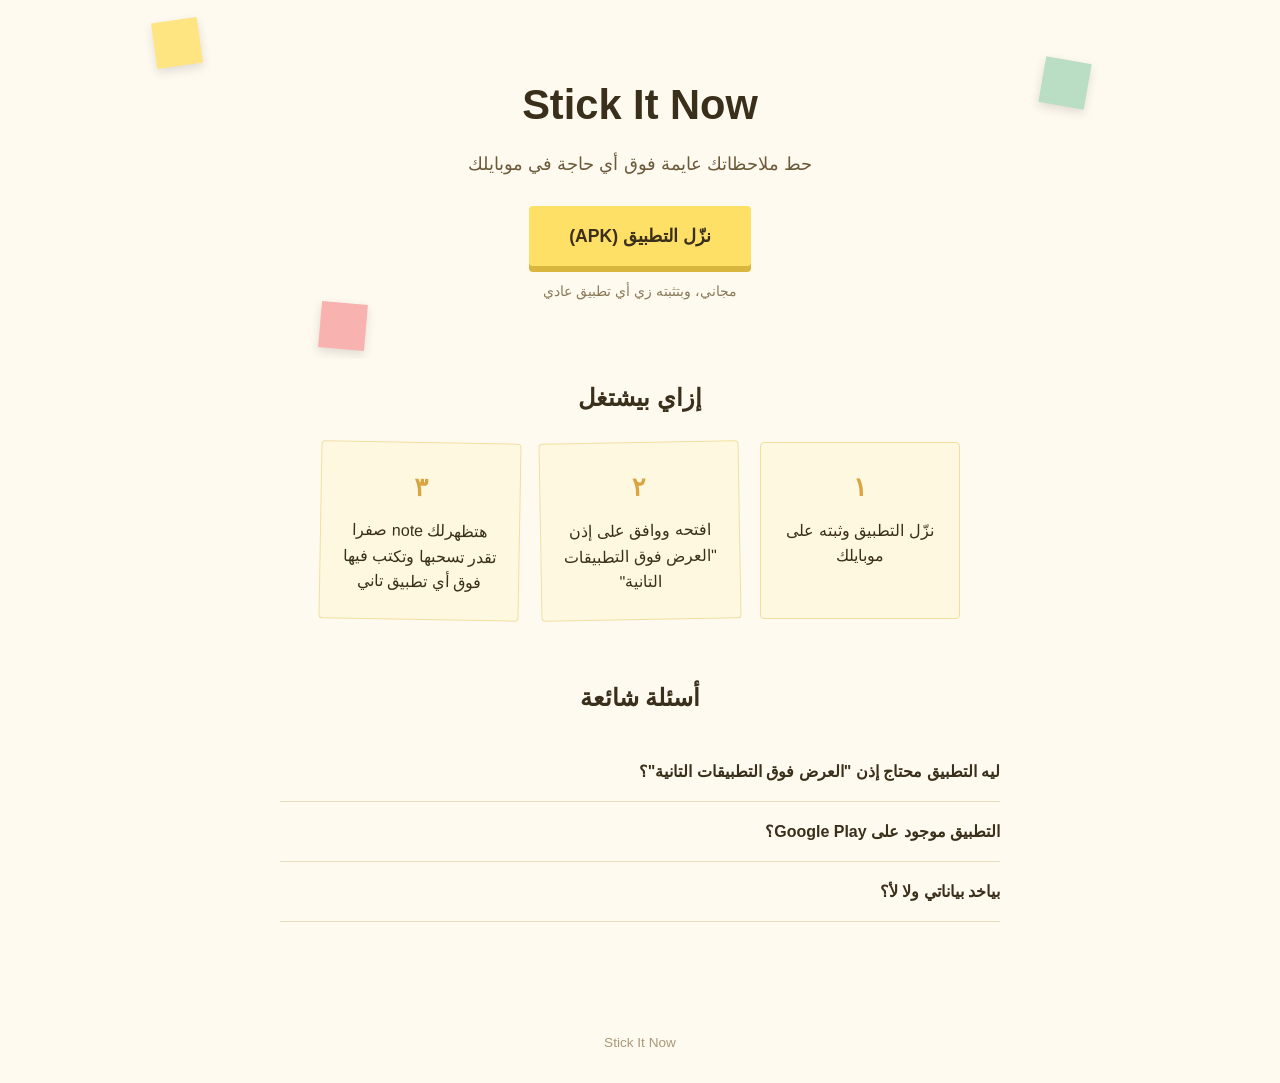
==== index.html @ 9d74f93e "Add files via upload" ====
<!DOCTYPE html>
<html lang="ar" dir="rtl">
<head>
  <meta charset="UTF-8" />
  <meta name="viewport" content="width=device-width, initial-scale=1.0" />
  <title>Stick It Now</title>
  <link rel="stylesheet" href="style.css" />
</head>
<body>

  <header class="hero">
    <div class="hero__notes">
      <span class="mini-note mini-note--1"></span>
      <span class="mini-note mini-note--2"></span>
      <span class="mini-note mini-note--3"></span>
    </div>
    <h1>Stick It Now</h1>
    <p class="hero__tagline">حط ملاحظاتك عايمة فوق أي حاجة في موبايلك</p>
    <a href="stick-it-now.apk" class="btn-download" download>
      نزّل التطبيق (APK)
    </a>
    <p class="hero__note">مجاني، وبتثبته زي أي تطبيق عادي</p>
  </header>

  <main>
    <section class="how-it-works">
      <h2>إزاي بيشتغل</h2>
      <div class="steps">
        <div class="step-card">
          <span class="step-card__num">١</span>
          <p>نزّل التطبيق وثبته على موبايلك</p>
        </div>
        <div class="step-card">
          <span class="step-card__num">٢</span>
          <p>افتحه ووافق على إذن "العرض فوق التطبيقات التانية"</p>
        </div>
        <div class="step-card">
          <span class="step-card__num">٣</span>
          <p>هتظهرلك note صفرا تقدر تسحبها وتكتب فيها فوق أي تطبيق تاني</p>
        </div>
      </div>
    </section>

    <section class="faq">
      <h2>أسئلة شائعة</h2>

      <div class="faq-item">
        <button class="faq-item__q">ليه التطبيق محتاج إذن "العرض فوق التطبيقات التانية"؟</button>
        <p class="faq-item__a">
          ده الإذن اللي بيخلي الـ note تفضل ظاهرة وانت فاتح أي تطبيق تاني - نفس الإذن اللي بتستخدمه تطبيقات زي Messenger عشان تعرض الـ chat heads.
        </p>
      </div>

      <div class="faq-item">
        <button class="faq-item__q">التطبيق موجود على Google Play؟</button>
        <p class="faq-item__a">
          لسه لأ - التحميل دلوقتي مباشر من هنا كملف APK. لو موبايلك يسألك عن "تثبيت من مصادر غير معروفة"، وافق عشان يكمل التثبيت.
        </p>
      </div>

      <div class="faq-item">
        <button class="faq-item__q">بياخد بياناتي ولا لأ؟</button>
        <p class="faq-item__a">
          لأ، الملاحظات بتفضل على جهازك بس.
        </p>
      </div>
    </section>
  </main>

  <footer>
    <p>Stick It Now</p>
  </footer>

  <script src="script.js"></script>
</body>
</html>
---- style.css ----
* {
  margin: 0;
  padding: 0;
  box-sizing: border-box;
}

body {
  font-family: -apple-system, "Segoe UI", "Noto Sans Arabic", sans-serif;
  background: #fffaf0;
  color: #3a2f1a;
  line-height: 1.6;
}

.hero {
  text-align: center;
  padding: 72px 20px 56px;
  position: relative;
  overflow: hidden;
}

.hero__notes {
  position: absolute;
  inset: 0;
  z-index: 0;
}

.mini-note {
  position: absolute;
  width: 46px;
  height: 46px;
  background: #ffe066;
  box-shadow: 0 4px 10px rgba(0, 0, 0, 0.15);
  opacity: 0.8;
}

.mini-note--1 {
  top: 20px;
  left: 12%;
  transform: rotate(-8deg);
}

.mini-note--2 {
  top: 60px;
  right: 15%;
  transform: rotate(10deg);
  background: #a8d8b9;
}

.mini-note--3 {
  bottom: 10px;
  left: 25%;
  transform: rotate(5deg);
  background: #f7a1a1;
}

.hero h1 {
  position: relative;
  z-index: 1;
  font-size: 2.6rem;
  margin-bottom: 10px;
}

.hero__tagline {
  position: relative;
  z-index: 1;
  font-size: 1.15rem;
  color: #6b5a3a;
  margin-bottom: 28px;
}

.btn-download {
  position: relative;
  z-index: 1;
  display: inline-block;
  background: #ffe066;
  color: #3a2f1a;
  text-decoration: none;
  font-weight: bold;
  font-size: 1.1rem;
  padding: 16px 40px;
  border-radius: 4px;
  box-shadow: 0 6px 0 #d9b73f;
  transition: transform 0.1s ease;
}

.btn-download:active {
  transform: translateY(4px);
  box-shadow: 0 2px 0 #d9b73f;
}

.hero__note {
  position: relative;
  z-index: 1;
  margin-top: 14px;
  font-size: 0.9rem;
  color: #8a7a5a;
}

main {
  max-width: 760px;
  margin: 0 auto;
  padding: 20px;
}

h2 {
  font-size: 1.5rem;
  margin-bottom: 24px;
  text-align: center;
}

.how-it-works {
  margin-bottom: 60px;
}

.steps {
  display: flex;
  flex-wrap: wrap;
  gap: 20px;
  justify-content: center;
}

.step-card {
  background: #fff8e1;
  border: 1px solid #f0dfa0;
  border-radius: 4px;
  padding: 24px 18px;
  width: 200px;
  text-align: center;
}

.step-card:nth-child(2) {
  transform: rotate(-1deg);
}

.step-card:nth-child(3) {
  transform: rotate(1deg);
}

.step-card__num {
  display: block;
  font-size: 1.6rem;
  font-weight: bold;
  color: #d9a441;
  margin-bottom: 10px;
}

.faq {
  margin-bottom: 60px;
}

.faq-item {
  border-bottom: 1px solid #e8dcc0;
  padding: 16px 0;
}

.faq-item__q {
  width: 100%;
  text-align: right;
  background: none;
  border: none;
  font-size: 1rem;
  font-weight: bold;
  color: #3a2f1a;
  cursor: pointer;
  padding: 4px 0;
  font-family: inherit;
}

.faq-item__a {
  margin-top: 10px;
  color: #6b5a3a;
  display: none;
  font-size: 0.95rem;
}

.faq-item.is-open .faq-item__a {
  display: block;
}

footer {
  text-align: center;
  padding: 30px;
  color: #a89878;
  font-size: 0.85rem;
}
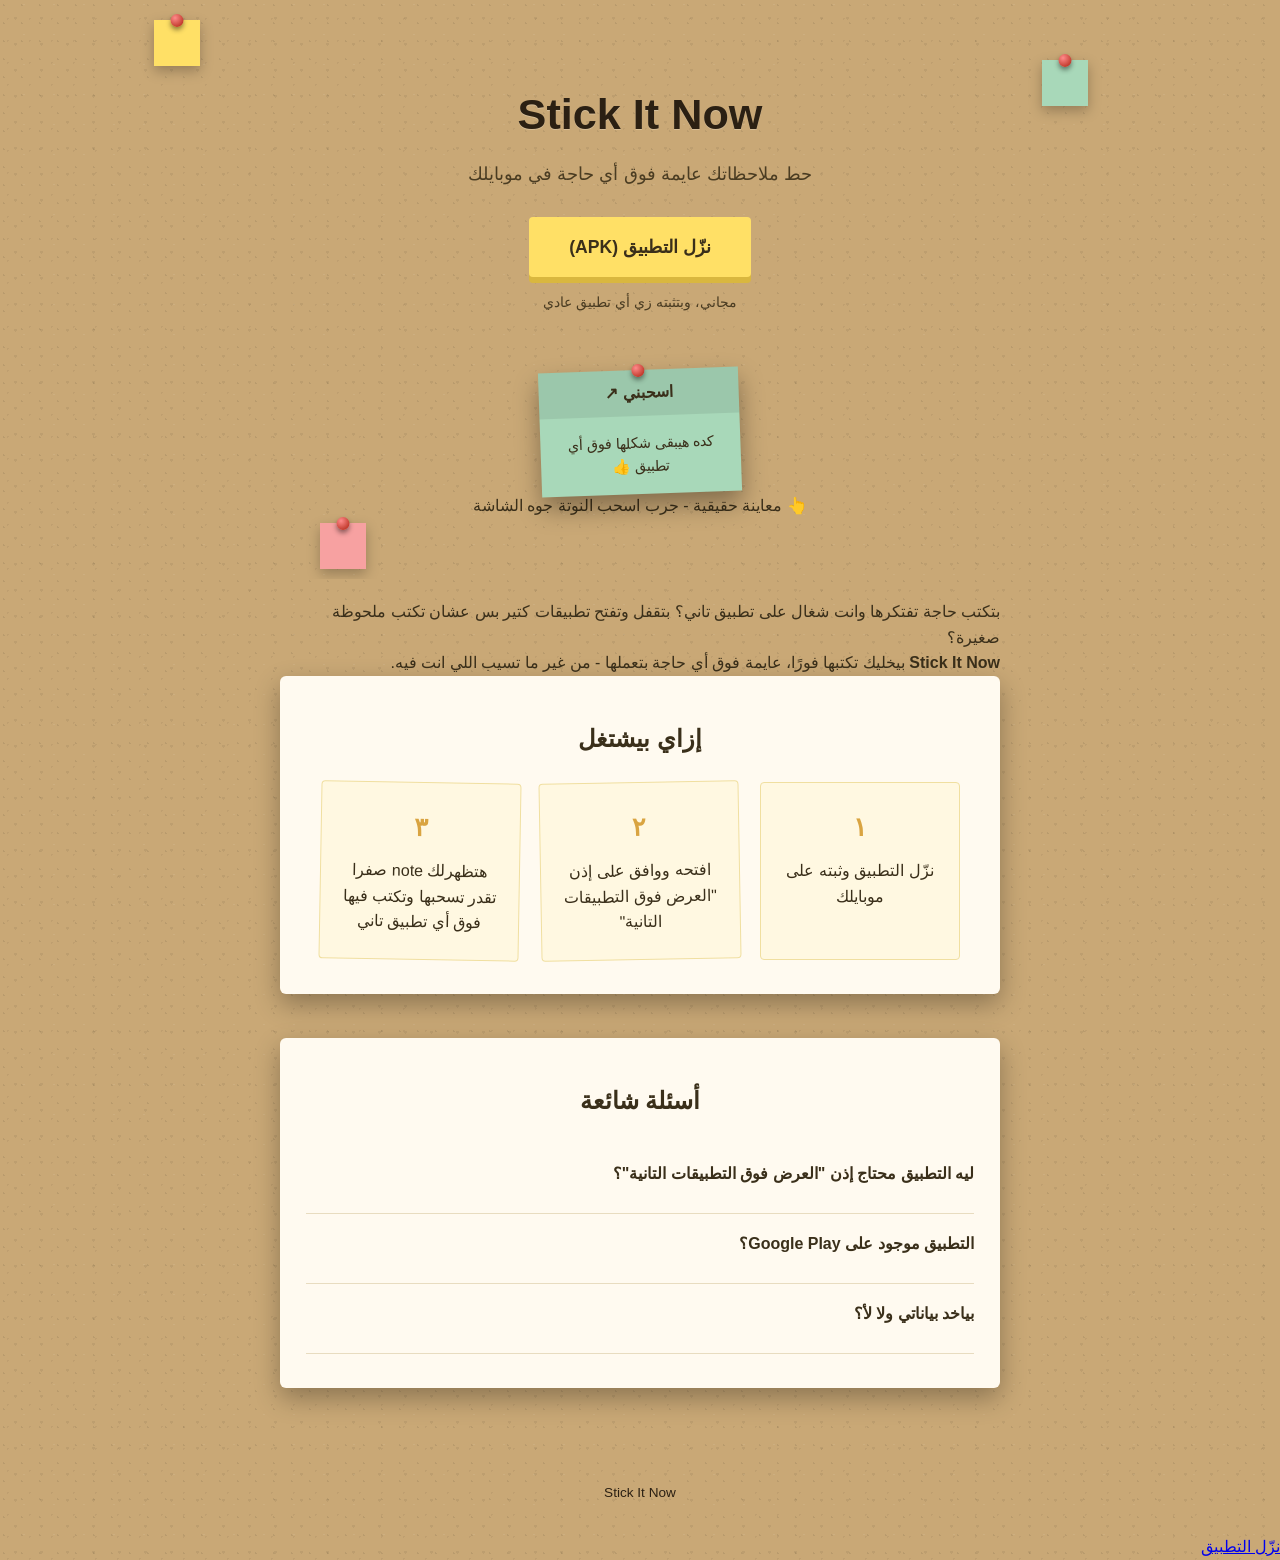
==== commit 250eba51: "Add files via upload" ====
--- a/index.html
+++ b/index.html
@@ -4,63 +4,107 @@
   <meta charset="UTF-8" />
   <meta name="viewport" content="width=device-width, initial-scale=1.0" />
   <title>Stick It Now</title>
+  <meta name="description" content="Stick It Now - حط ملاحظاتك عايمة فوق أي تطبيق في موبايلك، في أي وقت." />
+  <meta property="og:title" content="Stick It Now" />
+  <meta property="og:description" content="حط ملاحظاتك عايمة فوق أي حاجة في موبايلك" />
+  <meta property="og:type" content="website" />
+  <meta name="theme-color" content="#c9a876" />
+  <link rel="icon" type="image/svg+xml" href="favicon.svg" />
   <link rel="stylesheet" href="style.css" />
 </head>
 <body>
 
   <header class="hero">
     <div class="hero__notes">
-      <span class="mini-note mini-note--1"></span>
-      <span class="mini-note mini-note--2"></span>
-      <span class="mini-note mini-note--3"></span>
+      <span class="mini-note mini-note--1"><i class="pin"></i></span>
+      <span class="mini-note mini-note--2"><i class="pin"></i></span>
+      <span class="mini-note mini-note--3"><i class="pin"></i></span>
     </div>
+
     <h1>Stick It Now</h1>
     <p class="hero__tagline">حط ملاحظاتك عايمة فوق أي حاجة في موبايلك</p>
+
     <a href="stick-it-now.apk" class="btn-download" download>
-      نزّل التطبيق (APK)
+      <span>نزّل التطبيق (APK)</span>
     </a>
     <p class="hero__note">مجاني، وبتثبته زي أي تطبيق عادي</p>
+
+    <div class="phone-mockup">
+      <div class="phone-mockup__notch"></div>
+      <div class="phone-mockup__screen" id="phoneScreen">
+        <div class="fake-app">
+          <div class="fake-app__header"></div>
+          <div class="fake-app__line"></div>
+          <div class="fake-app__line"></div>
+          <div class="fake-app__line short"></div>
+          <div class="fake-app__avatar-row">
+            <span class="fake-app__avatar"></span>
+            <div class="fake-app__bubble"></div>
+          </div>
+          <div class="fake-app__avatar-row">
+            <span class="fake-app__avatar"></span>
+            <div class="fake-app__bubble short"></div>
+          </div>
+        </div>
+
+        <div class="drag-demo" id="dragDemo">
+          <i class="pin"></i>
+          <div class="drag-demo__handle">اسحبني ↗</div>
+          <div class="drag-demo__body">كده هيبقى شكلها فوق أي تطبيق 👍</div>
+        </div>
+      </div>
+    </div>
+    <p class="hero__hint">👆 معاينة حقيقية - جرب اسحب النوتة جوه الشاشة</p>
   </header>
 
   <main>
-    <section class="how-it-works">
+    <section class="problem reveal">
+      <p class="problem__text">
+        بتكتب حاجة تفتكرها وانت شغال على تطبيق تاني؟ بتقفل وتفتح تطبيقات كتير بس عشان تكتب ملحوظة صغيرة؟
+      </p>
+      <p class="problem__solution">
+        <strong>Stick It Now</strong> بيخليك تكتبها فورًا، عايمة فوق أي حاجة بتعملها - من غير ما تسيب اللي انت فيه.
+      </p>
+    </section>
+
+    <section class="how-it-works reveal">
       <h2>إزاي بيشتغل</h2>
       <div class="steps">
-        <div class="step-card">
+        <div class="step-card reveal">
           <span class="step-card__num">١</span>
           <p>نزّل التطبيق وثبته على موبايلك</p>
         </div>
-        <div class="step-card">
+        <div class="step-card reveal">
           <span class="step-card__num">٢</span>
           <p>افتحه ووافق على إذن "العرض فوق التطبيقات التانية"</p>
         </div>
-        <div class="step-card">
+        <div class="step-card reveal">
           <span class="step-card__num">٣</span>
           <p>هتظهرلك note صفرا تقدر تسحبها وتكتب فيها فوق أي تطبيق تاني</p>
         </div>
       </div>
     </section>
 
-    <section class="faq">
+    <section class="faq reveal">
       <h2>أسئلة شائعة</h2>
 
       <div class="faq-item">
-        <button class="faq-item__q">ليه التطبيق محتاج إذن "العرض فوق التطبيقات التانية"؟</button>
-        <p class="faq-item__a">
+        <button class="faq-item__q" aria-expanded="false" aria-controls="faq-a-1">ليه التطبيق محتاج إذن "العرض فوق التطبيقات التانية"؟</button>
+        <p class="faq-item__a" id="faq-a-1">
           ده الإذن اللي بيخلي الـ note تفضل ظاهرة وانت فاتح أي تطبيق تاني - نفس الإذن اللي بتستخدمه تطبيقات زي Messenger عشان تعرض الـ chat heads.
         </p>
       </div>
 
       <div class="faq-item">
-        <button class="faq-item__q">التطبيق موجود على Google Play؟</button>
-        <p class="faq-item__a">
+        <button class="faq-item__q" aria-expanded="false" aria-controls="faq-a-2">التطبيق موجود على Google Play؟</button>
+        <p class="faq-item__a" id="faq-a-2">
           لسه لأ - التحميل دلوقتي مباشر من هنا كملف APK. لو موبايلك يسألك عن "تثبيت من مصادر غير معروفة"، وافق عشان يكمل التثبيت.
         </p>
       </div>
 
       <div class="faq-item">
-        <button class="faq-item__q">بياخد بياناتي ولا لأ؟</button>
-        <p class="faq-item__a">
+        <button class="faq-item__q" aria-expanded="false" aria-controls="faq-a-3">بياخد بياناتي ولا لأ؟</button>
+        <p class="faq-item__a" id="faq-a-3">
           لأ، الملاحظات بتفضل على جهازك بس.
         </p>
       </div>
@@ -71,6 +115,10 @@
     <p>Stick It Now</p>
   </footer>
 
+  <div class="floating-cta" id="floatingCta">
+    <a href="stick-it-now.apk" download>نزّل التطبيق</a>
+  </div>
+
   <script src="script.js"></script>
 </body>
 </html>
--- a/style.css
+++ b/style.css
@@ -6,14 +6,37 @@
 
 body {
   font-family: -apple-system, "Segoe UI", "Noto Sans Arabic", sans-serif;
-  background: #fffaf0;
   color: #3a2f1a;
   line-height: 1.6;
-}
+  background-color: #c9a876;
+  background-image:
+    radial-gradient(circle at 20% 30%, rgba(0, 0, 0, 0.08) 1px, transparent 1px),
+    radial-gradient(circle at 60% 70%, rgba(0, 0, 0, 0.06) 1.5px, transparent 1.5px),
+    radial-gradient(circle at 80% 15%, rgba(255, 255, 255, 0.08) 1px, transparent 1px),
+    radial-gradient(circle at 35% 85%, rgba(0, 0, 0, 0.05) 1px, transparent 1px);
+  background-size: 18px 18px, 26px 26px, 30px 30px, 22px 22px;
+  overflow-x: hidden;
+}
+
+.pin {
+  display: block;
+  width: 13px;
+  height: 13px;
+  border-radius: 50%;
+  background: radial-gradient(circle at 35% 30%, #ff8a8a, #c0392b 75%);
+  box-shadow: 0 3px 5px rgba(0, 0, 0, 0.45);
+  position: absolute;
+  top: -6px;
+  left: 50%;
+  transform: translateX(-50%);
+  z-index: 2;
+}
+
+/* ---------- Hero ---------- */
 
 .hero {
   text-align: center;
-  padding: 72px 20px 56px;
+  padding: 80px 20px 60px;
   position: relative;
   overflow: hidden;
 }
@@ -29,42 +52,33 @@
   width: 46px;
   height: 46px;
   background: #ffe066;
-  box-shadow: 0 4px 10px rgba(0, 0, 0, 0.15);
-  opacity: 0.8;
-}
-
-.mini-note--1 {
-  top: 20px;
-  left: 12%;
-  transform: rotate(-8deg);
-}
-
-.mini-note--2 {
-  top: 60px;
-  right: 15%;
-  transform: rotate(10deg);
-  background: #a8d8b9;
-}
-
-.mini-note--3 {
-  bottom: 10px;
-  left: 25%;
-  transform: rotate(5deg);
-  background: #f7a1a1;
+  box-shadow: 0 5px 12px rgba(0, 0, 0, 0.25);
+  animation: sway 4.5s ease-in-out infinite;
+}
+
+.mini-note--1 { top: 20px; left: 12%; --base-rot: -8deg; animation-delay: 0s; }
+.mini-note--2 { top: 60px; right: 15%; --base-rot: 10deg; background: #a8d8b9; animation-delay: 0.6s; }
+.mini-note--3 { bottom: 10px; left: 25%; --base-rot: 5deg; background: #f7a1a1; animation-delay: 1.2s; }
+
+@keyframes sway {
+  0%, 100% { transform: rotate(var(--base-rot, 0deg)); }
+  50% { transform: rotate(calc(var(--base-rot, 0deg) + 4deg)); }
 }
 
 .hero h1 {
   position: relative;
   z-index: 1;
-  font-size: 2.6rem;
+  font-size: 2.7rem;
   margin-bottom: 10px;
+  color: #2b2013;
+  text-shadow: 0 1px 0 rgba(255, 255, 255, 0.25);
 }
 
 .hero__tagline {
   position: relative;
   z-index: 1;
   font-size: 1.15rem;
-  color: #6b5a3a;
+  color: #4a3c22;
   margin-bottom: 28px;
 }
 
@@ -80,7 +94,12 @@
   padding: 16px 40px;
   border-radius: 4px;
   box-shadow: 0 6px 0 #d9b73f;
-  transition: transform 0.1s ease;
+  transition: transform 0.15s ease, box-shadow 0.2s ease;
+}
+
+.btn-download:hover {
+  transform: translateY(-3px);
+  box-shadow: 0 9px 0 #d9b73f, 0 14px 22px rgba(0, 0, 0, 0.25);
 }
 
 .btn-download:active {
@@ -93,8 +112,47 @@
   z-index: 1;
   margin-top: 14px;
   font-size: 0.9rem;
-  color: #8a7a5a;
-}
+  color: #4a3c22;
+}
+
+/* ---------- Draggable demo note ---------- */
+
+.drag-demo {
+  position: relative;
+  width: 200px;
+  margin: 56px auto 0;
+  background: #a8d8b9;
+  box-shadow: 0 12px 24px rgba(0, 0, 0, 0.35);
+  cursor: grab;
+  user-select: none;
+  touch-action: none;
+  transform: rotate(-2deg);
+  transition: box-shadow 0.2s ease;
+  z-index: 1;
+}
+
+.drag-demo:hover {
+  box-shadow: 0 16px 30px rgba(0, 0, 0, 0.4);
+}
+
+.drag-demo:active {
+  cursor: grabbing;
+}
+
+.drag-demo__handle {
+  padding: 10px;
+  font-weight: bold;
+  text-align: center;
+  background: rgba(0, 0, 0, 0.08);
+}
+
+.drag-demo__body {
+  padding: 16px 12px;
+  font-size: 0.9rem;
+  text-align: center;
+}
+
+/* ---------- Main sections (paper sheets on the board) ---------- */
 
 main {
   max-width: 760px;
@@ -108,8 +166,25 @@
   text-align: center;
 }
 
-.how-it-works {
-  margin-bottom: 60px;
+.how-it-works,
+.faq {
+  background: #fffaf0;
+  border-radius: 6px;
+  box-shadow: 0 10px 26px rgba(0, 0, 0, 0.3);
+  padding: 44px 26px 34px;
+  margin-bottom: 44px;
+  position: relative;
+}
+
+.reveal {
+  opacity: 0;
+  transform: translateY(28px);
+  transition: opacity 0.6s ease, transform 0.6s ease;
+}
+
+.reveal.is-visible {
+  opacity: 1;
+  transform: translateY(0);
 }
 
 .steps {
@@ -126,14 +201,15 @@
   padding: 24px 18px;
   width: 200px;
   text-align: center;
-}
-
-.step-card:nth-child(2) {
-  transform: rotate(-1deg);
-}
-
-.step-card:nth-child(3) {
-  transform: rotate(1deg);
+  transition: transform 0.25s ease, box-shadow 0.25s ease;
+}
+
+.step-card:nth-child(2) { transform: rotate(-1deg); }
+.step-card:nth-child(3) { transform: rotate(1deg); }
+
+.step-card:hover {
+  transform: translateY(-6px) rotate(0deg);
+  box-shadow: 0 14px 22px rgba(0, 0, 0, 0.18);
 }
 
 .step-card__num {
@@ -144,9 +220,7 @@
   margin-bottom: 10px;
 }
 
-.faq {
-  margin-bottom: 60px;
-}
+/* ---------- FAQ ---------- */
 
 .faq-item {
   border-bottom: 1px solid #e8dcc0;
@@ -164,22 +238,31 @@
   cursor: pointer;
   padding: 4px 0;
   font-family: inherit;
+  transition: color 0.2s ease;
+}
+
+.faq-item__q:hover {
+  color: #b9861f;
 }
 
 .faq-item__a {
   margin-top: 10px;
   color: #6b5a3a;
-  display: none;
   font-size: 0.95rem;
+  max-height: 0;
+  overflow: hidden;
+  transition: max-height 0.3s ease, opacity 0.3s ease;
+  opacity: 0;
 }
 
 .faq-item.is-open .faq-item__a {
-  display: block;
+  max-height: 200px;
+  opacity: 1;
 }
 
 footer {
   text-align: center;
   padding: 30px;
-  color: #a89878;
+  color: #2b2013;
   font-size: 0.85rem;
 }
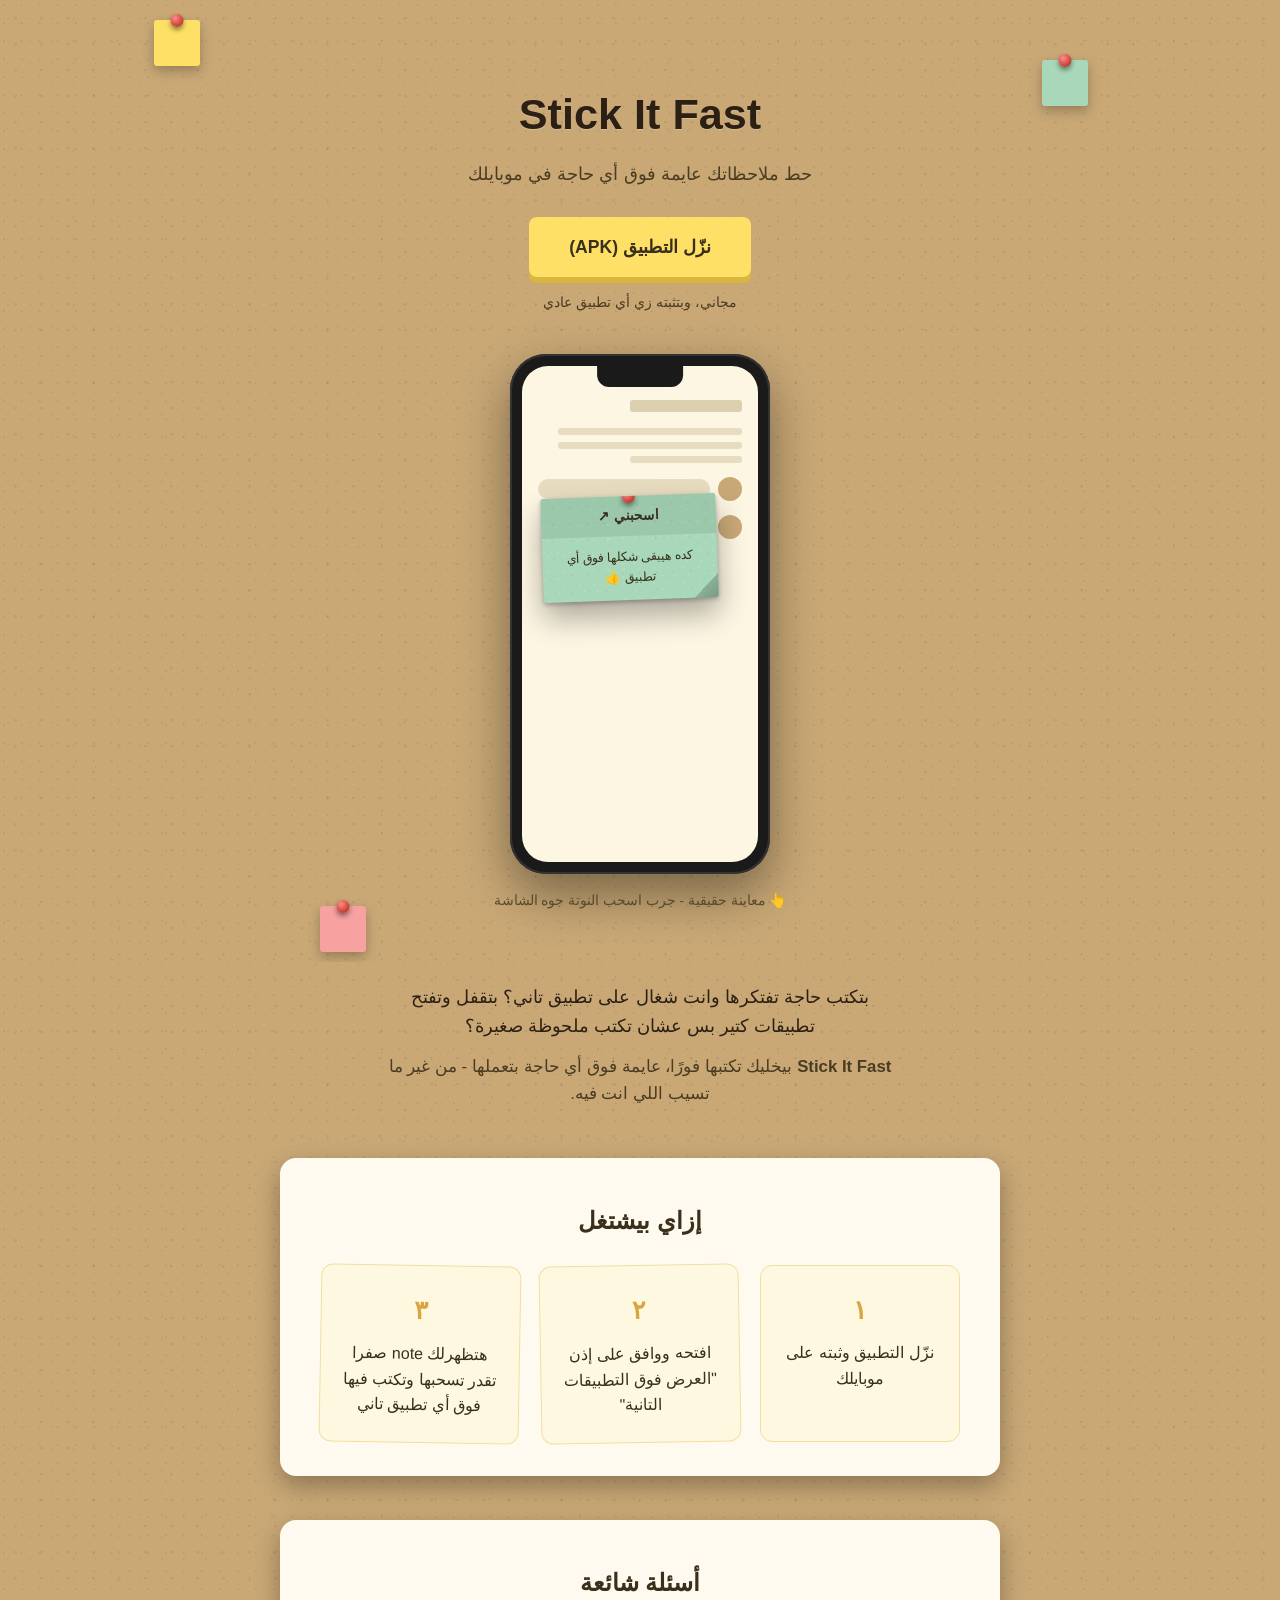
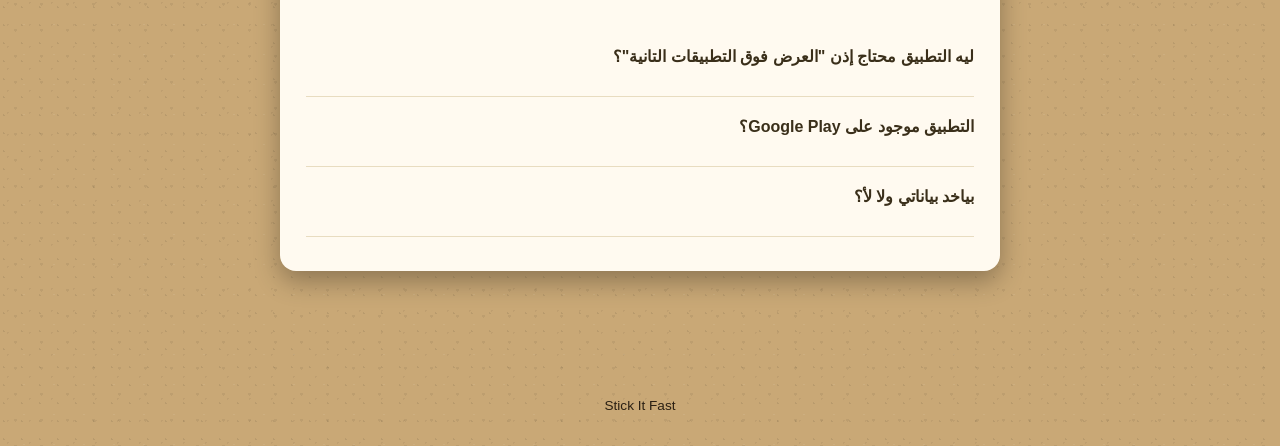
==== commit 8927f459: "Add files via upload" ====
--- a/index.html
+++ b/index.html
@@ -3,9 +3,9 @@
 <head>
   <meta charset="UTF-8" />
   <meta name="viewport" content="width=device-width, initial-scale=1.0" />
-  <title>Stick It Now</title>
-  <meta name="description" content="Stick It Now - حط ملاحظاتك عايمة فوق أي تطبيق في موبايلك، في أي وقت." />
-  <meta property="og:title" content="Stick It Now" />
+  <title>Stick It Fast</title>
+  <meta name="description" content="Stick It Fast - حط ملاحظاتك عايمة فوق أي تطبيق في موبايلك، في أي وقت." />
+  <meta property="og:title" content="Stick It Fast" />
   <meta property="og:description" content="حط ملاحظاتك عايمة فوق أي حاجة في موبايلك" />
   <meta property="og:type" content="website" />
   <meta name="theme-color" content="#c9a876" />
@@ -21,10 +21,10 @@
       <span class="mini-note mini-note--3"><i class="pin"></i></span>
     </div>
 
-    <h1>Stick It Now</h1>
+    <h1>Stick It Fast</h1>
     <p class="hero__tagline">حط ملاحظاتك عايمة فوق أي حاجة في موبايلك</p>
 
-    <a href="stick-it-now.apk" class="btn-download" download>
+    <a href="stick-it-fast.apk" class="btn-download" download>
       <span>نزّل التطبيق (APK)</span>
     </a>
     <p class="hero__note">مجاني، وبتثبته زي أي تطبيق عادي</p>
@@ -51,6 +51,7 @@
           <i class="pin"></i>
           <div class="drag-demo__handle">اسحبني ↗</div>
           <div class="drag-demo__body">كده هيبقى شكلها فوق أي تطبيق 👍</div>
+          <i class="drag-demo__fold"></i>
         </div>
       </div>
     </div>
@@ -63,7 +64,7 @@
         بتكتب حاجة تفتكرها وانت شغال على تطبيق تاني؟ بتقفل وتفتح تطبيقات كتير بس عشان تكتب ملحوظة صغيرة؟
       </p>
       <p class="problem__solution">
-        <strong>Stick It Now</strong> بيخليك تكتبها فورًا، عايمة فوق أي حاجة بتعملها - من غير ما تسيب اللي انت فيه.
+        <strong>Stick It Fast</strong> بيخليك تكتبها فورًا، عايمة فوق أي حاجة بتعملها - من غير ما تسيب اللي انت فيه.
       </p>
     </section>
 
@@ -112,11 +113,11 @@
   </main>
 
   <footer>
-    <p>Stick It Now</p>
+    <p>Stick It Fast</p>
   </footer>
 
   <div class="floating-cta" id="floatingCta">
-    <a href="stick-it-now.apk" download>نزّل التطبيق</a>
+    <a href="stick-it-fast.apk" download>نزّل التطبيق</a>
   </div>
 
   <script src="script.js"></script>
--- a/style.css
+++ b/style.css
@@ -18,6 +18,19 @@
   overflow-x: hidden;
 }
 
+:focus-visible {
+  outline: 3px solid #2b2013;
+  outline-offset: 2px;
+}
+
+@media (prefers-reduced-motion: reduce) {
+  * {
+    animation-duration: 0.01ms !important;
+    animation-iteration-count: 1 !important;
+    transition-duration: 0.01ms !important;
+  }
+}
+
 .pin {
   display: block;
   width: 13px;
@@ -36,7 +49,7 @@
 
 .hero {
   text-align: center;
-  padding: 80px 20px 60px;
+  padding: 80px 20px 50px;
   position: relative;
   overflow: hidden;
 }
@@ -52,6 +65,7 @@
   width: 46px;
   height: 46px;
   background: #ffe066;
+  border-radius: 3px;
   box-shadow: 0 5px 12px rgba(0, 0, 0, 0.25);
   animation: sway 4.5s ease-in-out infinite;
 }
@@ -92,7 +106,7 @@
   font-weight: bold;
   font-size: 1.1rem;
   padding: 16px 40px;
-  border-radius: 4px;
+  border-radius: 8px;
   box-shadow: 0 6px 0 #d9b73f;
   transition: transform 0.15s ease, box-shadow 0.2s ease;
 }
@@ -115,24 +129,132 @@
   color: #4a3c22;
 }
 
-/* ---------- Draggable demo note ---------- */
+.hero__hint {
+  position: relative;
+  z-index: 1;
+  margin-top: 16px;
+  font-size: 0.85rem;
+  color: #5a4a2a;
+}
+
+/* ---------- Phone mockup ---------- */
+
+.phone-mockup {
+  width: 260px;
+  max-width: 90vw;
+  aspect-ratio: 240 / 480;
+  margin: 40px auto 0;
+  background: #1a1a1a;
+  border-radius: 36px;
+  padding: 12px;
+  box-shadow: 0 20px 50px rgba(0, 0, 0, 0.4), inset 0 0 0 2px #333;
+  position: relative;
+  z-index: 1;
+}
+
+.phone-mockup__notch {
+  position: absolute;
+  top: 12px;
+  left: 50%;
+  transform: translateX(-50%);
+  width: 33%;
+  height: 4%;
+  background: #1a1a1a;
+  border-radius: 0 0 12px 12px;
+  z-index: 3;
+}
+
+.phone-mockup__screen {
+  width: 100%;
+  height: 100%;
+  background: #fdf6e3;
+  border-radius: 26px;
+  overflow: hidden;
+  position: relative;
+}
+
+.fake-app {
+  padding: 34px 16px 16px;
+}
+
+.fake-app__header {
+  height: 12px;
+  width: 55%;
+  background: #ddd0b0;
+  border-radius: 3px;
+  margin-bottom: 16px;
+}
+
+.fake-app__line {
+  height: 7px;
+  background: #e8dcc0;
+  border-radius: 3px;
+  margin-bottom: 7px;
+  width: 90%;
+}
+
+.fake-app__line.short { width: 55%; }
+
+.fake-app__avatar-row {
+  display: flex;
+  align-items: center;
+  gap: 8px;
+  margin: 14px 0;
+}
+
+.fake-app__avatar {
+  width: 24px;
+  height: 24px;
+  border-radius: 50%;
+  background: #c9a876;
+  flex-shrink: 0;
+}
+
+.fake-app__bubble {
+  height: 20px;
+  background: #e8dcc0;
+  border-radius: 10px;
+  flex: 1;
+}
+
+.fake-app__bubble.short { max-width: 55%; }
+
+/* ---------- Draggable demo note (inside the phone) ---------- */
 
 .drag-demo {
-  position: relative;
-  width: 200px;
-  margin: 56px auto 0;
+  position: absolute;
+  top: 130px;
+  left: 20px;
+  width: 175px;
   background: #a8d8b9;
-  box-shadow: 0 12px 24px rgba(0, 0, 0, 0.35);
+  border-radius: 3px;
+  box-shadow:
+    0 2px 4px rgba(0, 0, 0, 0.25),
+    0 16px 30px rgba(0, 0, 0, 0.32);
   cursor: grab;
   user-select: none;
   touch-action: none;
   transform: rotate(-2deg);
-  transition: box-shadow 0.2s ease;
-  z-index: 1;
+  transition: box-shadow 0.2s ease, transform 0.2s ease;
+  overflow: hidden;
+}
+
+.drag-demo::before {
+  content: "";
+  position: absolute;
+  inset: 0;
+  background-image:
+    radial-gradient(circle at 15% 20%, rgba(255, 255, 255, 0.18) 1px, transparent 1px),
+    radial-gradient(circle at 70% 55%, rgba(0, 0, 0, 0.06) 1px, transparent 1px),
+    radial-gradient(circle at 40% 85%, rgba(255, 255, 255, 0.12) 1px, transparent 1px);
+  background-size: 13px 13px, 17px 17px, 15px 15px;
+  pointer-events: none;
 }
 
 .drag-demo:hover {
-  box-shadow: 0 16px 30px rgba(0, 0, 0, 0.4);
+  box-shadow:
+    0 3px 6px rgba(0, 0, 0, 0.3),
+    0 20px 36px rgba(0, 0, 0, 0.4);
 }
 
 .drag-demo:active {
@@ -140,16 +262,91 @@
 }
 
 .drag-demo__handle {
-  padding: 10px;
+  position: relative;
+  padding: 9px;
   font-weight: bold;
+  font-size: 0.85rem;
   text-align: center;
   background: rgba(0, 0, 0, 0.08);
 }
 
 .drag-demo__body {
-  padding: 16px 12px;
-  font-size: 0.9rem;
-  text-align: center;
+  position: relative;
+  padding: 12px;
+  font-size: 0.78rem;
+  text-align: center;
+}
+
+.drag-demo__fold {
+  position: absolute;
+  bottom: -1px;
+  right: -1px;
+  width: 26px;
+  height: 26px;
+  background: linear-gradient(135deg, transparent 50%, rgba(0, 0, 0, 0.18) 50%, rgba(0, 0, 0, 0.3) 100%);
+  clip-path: polygon(100% 0, 100% 100%, 0 100%);
+  border-radius: 0 0 3px 0;
+}
+
+@keyframes settle {
+  0% { transform: rotate(-2deg) scale(1.06); }
+  45% { transform: rotate(2deg) scale(0.97); }
+  75% { transform: rotate(-1deg) scale(1.02); }
+  100% { transform: rotate(-2deg) scale(1); }
+}
+
+.drag-demo.is-settling {
+  animation: settle 0.4s ease-out;
+}
+
+/* ---------- Floating CTA ---------- */
+
+.floating-cta {
+  position: fixed;
+  bottom: 20px;
+  left: 50%;
+  transform: translateX(-50%) translateY(100px);
+  background: #ffe066;
+  padding: 12px 30px;
+  border-radius: 50px;
+  box-shadow: 0 8px 20px rgba(0, 0, 0, 0.4);
+  z-index: 100;
+  opacity: 0;
+  transition: transform 0.3s ease, opacity 0.3s ease;
+  pointer-events: none;
+}
+
+.floating-cta.is-visible {
+  transform: translateX(-50%) translateY(0);
+  opacity: 1;
+  pointer-events: auto;
+}
+
+.floating-cta a {
+  color: #3a2f1a;
+  text-decoration: none;
+  font-weight: bold;
+  font-size: 0.95rem;
+}
+
+/* ---------- Problem section ---------- */
+
+.problem {
+  max-width: 560px;
+  margin: 0 auto 50px;
+  text-align: center;
+  padding: 0 20px;
+}
+
+.problem__text {
+  font-size: 1.15rem;
+  color: #2b2013;
+  margin-bottom: 14px;
+}
+
+.problem__solution {
+  font-size: 1.05rem;
+  color: #4a3c22;
 }
 
 /* ---------- Main sections (paper sheets on the board) ---------- */
@@ -169,7 +366,7 @@
 .how-it-works,
 .faq {
   background: #fffaf0;
-  border-radius: 6px;
+  border-radius: 16px;
   box-shadow: 0 10px 26px rgba(0, 0, 0, 0.3);
   padding: 44px 26px 34px;
   margin-bottom: 44px;
@@ -197,7 +394,7 @@
 .step-card {
   background: #fff8e1;
   border: 1px solid #f0dfa0;
-  border-radius: 4px;
+  border-radius: 12px;
   padding: 24px 18px;
   width: 200px;
   text-align: center;
@@ -262,7 +459,7 @@
 
 footer {
   text-align: center;
-  padding: 30px;
+  padding: 60px 30px 30px;
   color: #2b2013;
   font-size: 0.85rem;
 }
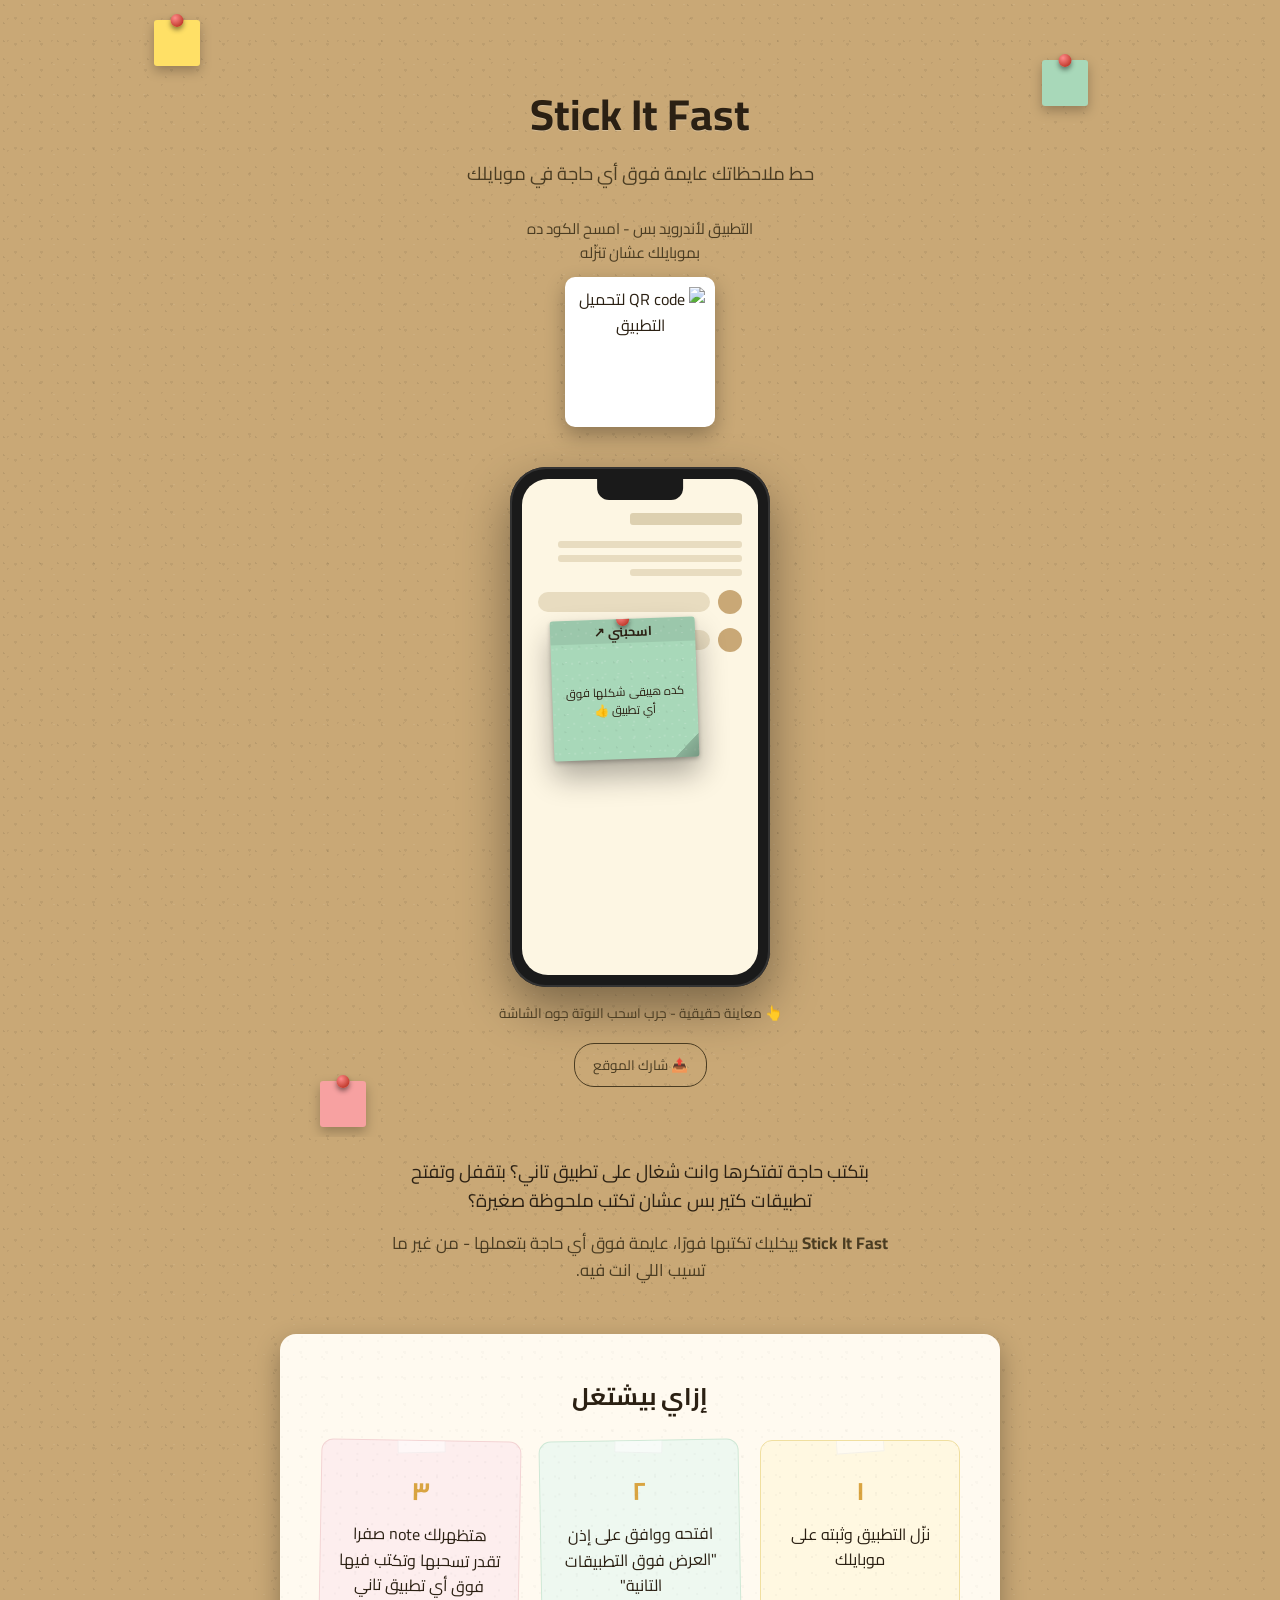
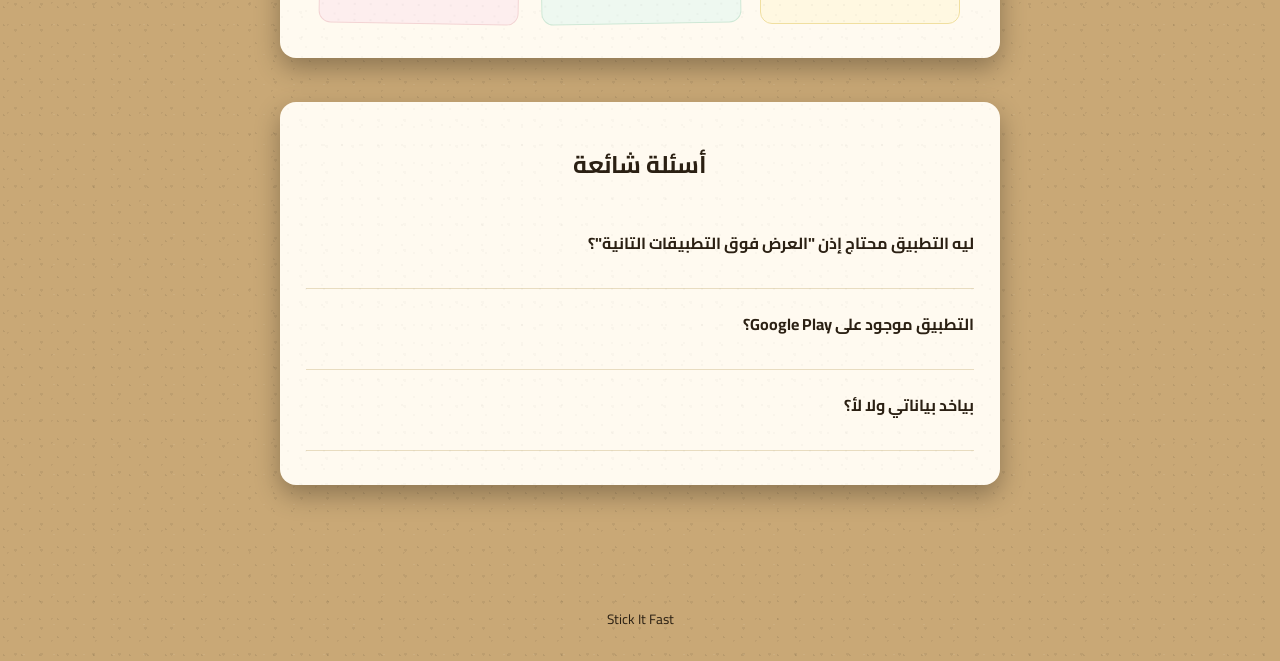
==== commit 4307f97b: "Add files via upload" ====
--- a/index.html
+++ b/index.html
@@ -10,7 +10,25 @@
   <meta property="og:type" content="website" />
   <meta name="theme-color" content="#c9a876" />
   <link rel="icon" type="image/svg+xml" href="favicon.svg" />
+  <link rel="preconnect" href="https://fonts.googleapis.com" />
+  <link rel="preconnect" href="https://fonts.gstatic.com" crossorigin />
+  <link href="https://fonts.googleapis.com/css2?family=Cairo:wght@400;600;700;800&display=swap" rel="stylesheet" />
   <link rel="stylesheet" href="style.css" />
+  <script type="application/ld+json">
+  {
+    "@context": "https://schema.org",
+    "@type": "SoftwareApplication",
+    "name": "Stick It Fast",
+    "operatingSystem": "Android",
+    "applicationCategory": "ProductivityApplication",
+    "description": "حط ملاحظاتك عايمة فوق أي حاجة في موبايلك",
+    "offers": {
+      "@type": "Offer",
+      "price": "0",
+      "priceCurrency": "USD"
+    }
+  }
+  </script>
 </head>
 <body>
 
@@ -24,10 +42,17 @@
     <h1>Stick It Fast</h1>
     <p class="hero__tagline">حط ملاحظاتك عايمة فوق أي حاجة في موبايلك</p>
 
-    <a href="stick-it-fast.apk" class="btn-download" download>
-      <span>نزّل التطبيق (APK)</span>
-    </a>
-    <p class="hero__note">مجاني، وبتثبته زي أي تطبيق عادي</p>
+    <div id="downloadArea">
+      <a href="stick-it-fast.apk" class="btn-download" download>
+        <span>نزّل التطبيق (APK)</span>
+      </a>
+      <p class="hero__note">مجاني، وبتثبته زي أي تطبيق عادي</p>
+    </div>
+
+    <div id="qrArea" class="qr-area">
+      <p class="qr-area__label">التطبيق لأندرويد بس - امسح الكود ده بموبايلك عشان تنزّله</p>
+      <img id="qrImage" class="qr-area__img" alt="QR code لتحميل التطبيق" width="150" height="150" />
+    </div>
 
     <div class="phone-mockup">
       <div class="phone-mockup__notch"></div>
@@ -56,6 +81,8 @@
       </div>
     </div>
     <p class="hero__hint">👆 معاينة حقيقية - جرب اسحب النوتة جوه الشاشة</p>
+
+    <button id="shareBtn" class="btn-share" type="button">📤 شارك الموقع</button>
   </header>
 
   <main>
--- a/style.css
+++ b/style.css
@@ -4,11 +4,27 @@
   box-sizing: border-box;
 }
 
+:root {
+  --bg-color: #c9a876;
+  --surface-color: #fffaf0;
+  --text-primary: #2b2013;
+  --text-secondary: #4a3c22;
+}
+
+@media (prefers-color-scheme: dark) {
+  :root {
+    --bg-color: #241c14;
+    --surface-color: #3a2f22;
+    --text-primary: #f0e6d2;
+    --text-secondary: #d4c4a0;
+  }
+}
+
 body {
-  font-family: -apple-system, "Segoe UI", "Noto Sans Arabic", sans-serif;
-  color: #3a2f1a;
+  font-family: "Cairo", -apple-system, "Segoe UI", "Noto Sans Arabic", sans-serif;
+  color: var(--text-primary);
   line-height: 1.6;
-  background-color: #c9a876;
+  background-color: var(--bg-color);
   background-image:
     radial-gradient(circle at 20% 30%, rgba(0, 0, 0, 0.08) 1px, transparent 1px),
     radial-gradient(circle at 60% 70%, rgba(0, 0, 0, 0.06) 1.5px, transparent 1.5px),
@@ -75,8 +91,8 @@
 .mini-note--3 { bottom: 10px; left: 25%; --base-rot: 5deg; background: #f7a1a1; animation-delay: 1.2s; }
 
 @keyframes sway {
-  0%, 100% { transform: rotate(var(--base-rot, 0deg)); }
-  50% { transform: rotate(calc(var(--base-rot, 0deg) + 4deg)); }
+  0%, 100% { transform: translateY(var(--py, 0px)) rotate(var(--base-rot, 0deg)); }
+  50% { transform: translateY(var(--py, 0px)) rotate(calc(var(--base-rot, 0deg) + 4deg)); }
 }
 
 .hero h1 {
@@ -84,7 +100,7 @@
   z-index: 1;
   font-size: 2.7rem;
   margin-bottom: 10px;
-  color: #2b2013;
+  color: var(--text-primary);
   text-shadow: 0 1px 0 rgba(255, 255, 255, 0.25);
 }
 
@@ -92,7 +108,7 @@
   position: relative;
   z-index: 1;
   font-size: 1.15rem;
-  color: #4a3c22;
+  color: var(--text-secondary);
   margin-bottom: 28px;
 }
 
@@ -126,7 +142,7 @@
   z-index: 1;
   margin-top: 14px;
   font-size: 0.9rem;
-  color: #4a3c22;
+  color: var(--text-secondary);
 }
 
 .hero__hint {
@@ -134,7 +150,53 @@
   z-index: 1;
   margin-top: 16px;
   font-size: 0.85rem;
-  color: #5a4a2a;
+  color: var(--text-secondary);
+}
+
+.qr-area {
+  position: relative;
+  z-index: 1;
+  display: none;
+  flex-direction: column;
+  align-items: center;
+  gap: 12px;
+}
+
+.qr-area__label {
+  max-width: 260px;
+  font-size: 0.95rem;
+  color: var(--text-secondary);
+}
+
+.qr-area__img {
+  background: #fff;
+  padding: 10px;
+  border-radius: 10px;
+  box-shadow: 0 8px 20px rgba(0, 0, 0, 0.3);
+}
+
+.btn-share {
+  position: relative;
+  z-index: 1;
+  display: inline-block;
+  margin-top: 18px;
+  background: none;
+  border: 1px solid var(--text-secondary);
+  color: var(--text-secondary);
+  padding: 8px 18px;
+  border-radius: 20px;
+  font-size: 0.85rem;
+  font-family: inherit;
+  cursor: pointer;
+  transition: transform 0.15s ease, background 0.2s ease;
+}
+
+.btn-share:hover {
+  background: rgba(0, 0, 0, 0.06);
+}
+
+.btn-share:active {
+  transform: scale(0.96);
 }
 
 /* ---------- Phone mockup ---------- */
@@ -223,9 +285,9 @@
 
 .drag-demo {
   position: absolute;
-  top: 130px;
-  left: 20px;
-  width: 175px;
+  top: 140px;
+  left: 30px;
+  width: 145px;
   background: #a8d8b9;
   border-radius: 3px;
   box-shadow:
@@ -263,17 +325,23 @@
 
 .drag-demo__handle {
   position: relative;
-  padding: 9px;
+  height: 24px;
+  display: flex;
+  align-items: center;
+  justify-content: center;
   font-weight: bold;
-  font-size: 0.85rem;
-  text-align: center;
+  font-size: 0.8rem;
   background: rgba(0, 0, 0, 0.08);
 }
 
 .drag-demo__body {
   position: relative;
-  padding: 12px;
-  font-size: 0.78rem;
+  height: 116px;
+  padding: 10px;
+  font-size: 0.72rem;
+  display: flex;
+  align-items: center;
+  justify-content: center;
   text-align: center;
 }
 
@@ -340,13 +408,13 @@
 
 .problem__text {
   font-size: 1.15rem;
-  color: #2b2013;
+  color: var(--text-primary);
   margin-bottom: 14px;
 }
 
 .problem__solution {
   font-size: 1.05rem;
-  color: #4a3c22;
+  color: var(--text-secondary);
 }
 
 /* ---------- Main sections (paper sheets on the board) ---------- */
@@ -365,23 +433,37 @@
 
 .how-it-works,
 .faq {
-  background: #fffaf0;
+  background: var(--surface-color);
   border-radius: 16px;
   box-shadow: 0 10px 26px rgba(0, 0, 0, 0.3);
   padding: 44px 26px 34px;
   margin-bottom: 44px;
   position: relative;
+  overflow: hidden;
+}
+
+.how-it-works::before,
+.faq::before {
+  content: "";
+  position: absolute;
+  inset: 0;
+  background-image:
+    radial-gradient(circle at 10% 15%, rgba(0, 0, 0, 0.025) 1px, transparent 1px),
+    radial-gradient(circle at 80% 70%, rgba(0, 0, 0, 0.02) 1.5px, transparent 1.5px),
+    radial-gradient(circle at 45% 40%, rgba(0, 0, 0, 0.018) 1px, transparent 1px);
+  background-size: 20px 20px, 26px 26px, 18px 18px;
+  pointer-events: none;
 }
 
 .reveal {
   opacity: 0;
-  transform: translateY(28px);
-  transition: opacity 0.6s ease, transform 0.6s ease;
+  transform: translateY(28px) rotate(-1.5deg);
+  transition: opacity 0.6s ease, transform 0.7s cubic-bezier(0.34, 1.56, 0.64, 1);
 }
 
 .reveal.is-visible {
   opacity: 1;
-  transform: translateY(0);
+  transform: translateY(0) rotate(0deg);
 }
 
 .steps {
@@ -392,21 +474,62 @@
 }
 
 .step-card {
+  position: relative;
   background: #fff8e1;
   border: 1px solid #f0dfa0;
   border-radius: 12px;
-  padding: 24px 18px;
+  padding: 30px 18px 24px;
   width: 200px;
   text-align: center;
   transition: transform 0.25s ease, box-shadow 0.25s ease;
-}
-
-.step-card:nth-child(2) { transform: rotate(-1deg); }
-.step-card:nth-child(3) { transform: rotate(1deg); }
+  overflow: hidden;
+}
+
+.step-card::before {
+  content: "";
+  position: absolute;
+  inset: 0;
+  background-image:
+    radial-gradient(circle at 20% 25%, rgba(0, 0, 0, 0.03) 1px, transparent 1px),
+    radial-gradient(circle at 75% 70%, rgba(0, 0, 0, 0.025) 1px, transparent 1px);
+  background-size: 16px 16px, 20px 20px;
+  pointer-events: none;
+}
+
+.step-card::after {
+  content: "";
+  position: absolute;
+  top: -8px;
+  left: 50%;
+  width: 46px;
+  height: 18px;
+  background: rgba(255, 255, 255, 0.55);
+  border: 1px solid rgba(0, 0, 0, 0.04);
+}
+
+.step-card:nth-child(1)::after { transform: translateX(-50%) rotate(-4deg); }
+
+.step-card:nth-child(2) {
+  background: #eef8f0;
+  border-color: #cfe8d6;
+  transform: rotate(-1deg);
+}
+.step-card:nth-child(2)::after { transform: translateX(-50%) rotate(2deg); }
+
+.step-card:nth-child(3) {
+  background: #fdeeee;
+  border-color: #f3d4d4;
+  transform: rotate(1deg);
+}
+.step-card:nth-child(3)::after { transform: translateX(-50%) rotate(-2deg); }
 
 .step-card:hover {
   transform: translateY(-6px) rotate(0deg);
   box-shadow: 0 14px 22px rgba(0, 0, 0, 0.18);
+}
+
+.step-card:active {
+  transform: translateY(-2px) scale(0.97);
 }
 
 .step-card__num {
@@ -431,7 +554,7 @@
   border: none;
   font-size: 1rem;
   font-weight: bold;
-  color: #3a2f1a;
+  color: var(--text-primary);
   cursor: pointer;
   padding: 4px 0;
   font-family: inherit;
@@ -442,9 +565,14 @@
   color: #b9861f;
 }
 
+.faq-item__q:active {
+  color: #8a6512;
+  transform: scale(0.99);
+}
+
 .faq-item__a {
   margin-top: 10px;
-  color: #6b5a3a;
+  color: var(--text-secondary);
   font-size: 0.95rem;
   max-height: 0;
   overflow: hidden;
@@ -460,6 +588,6 @@
 footer {
   text-align: center;
   padding: 60px 30px 30px;
-  color: #2b2013;
+  color: var(--text-primary);
   font-size: 0.85rem;
 }
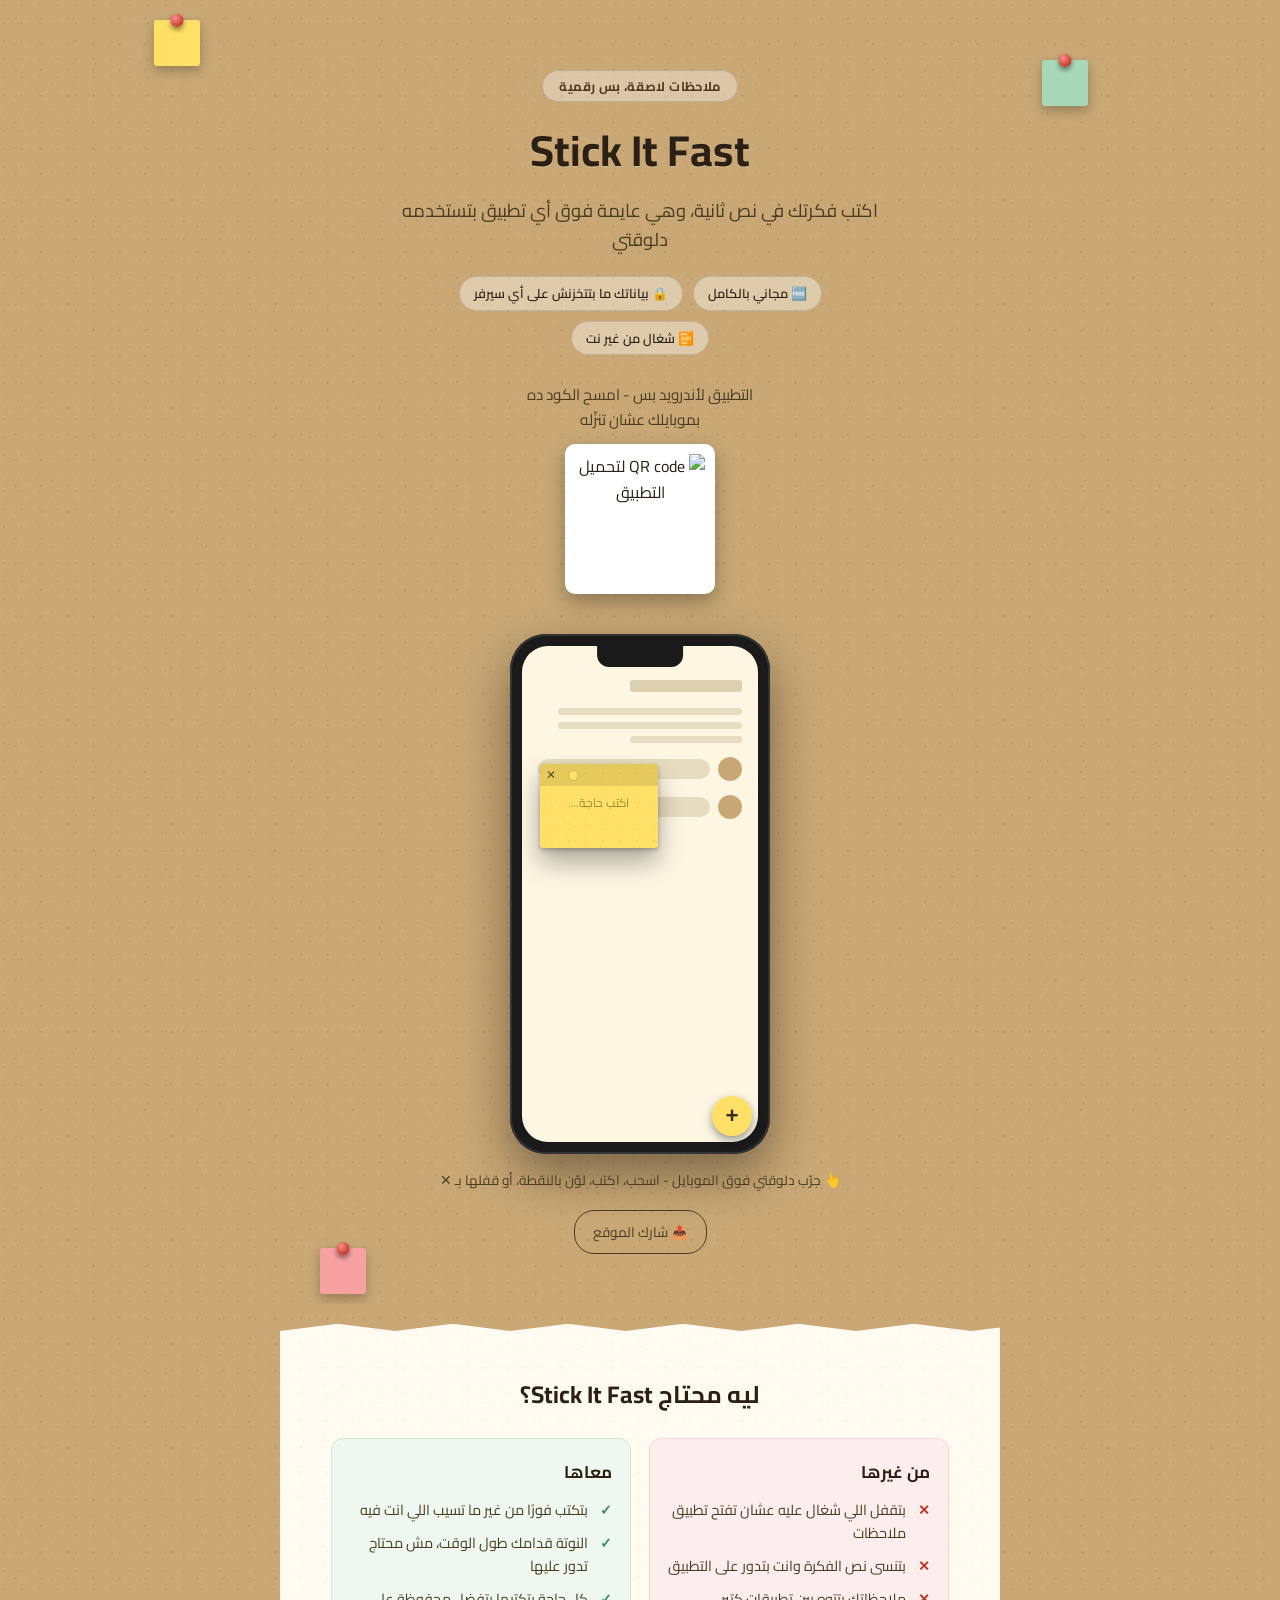
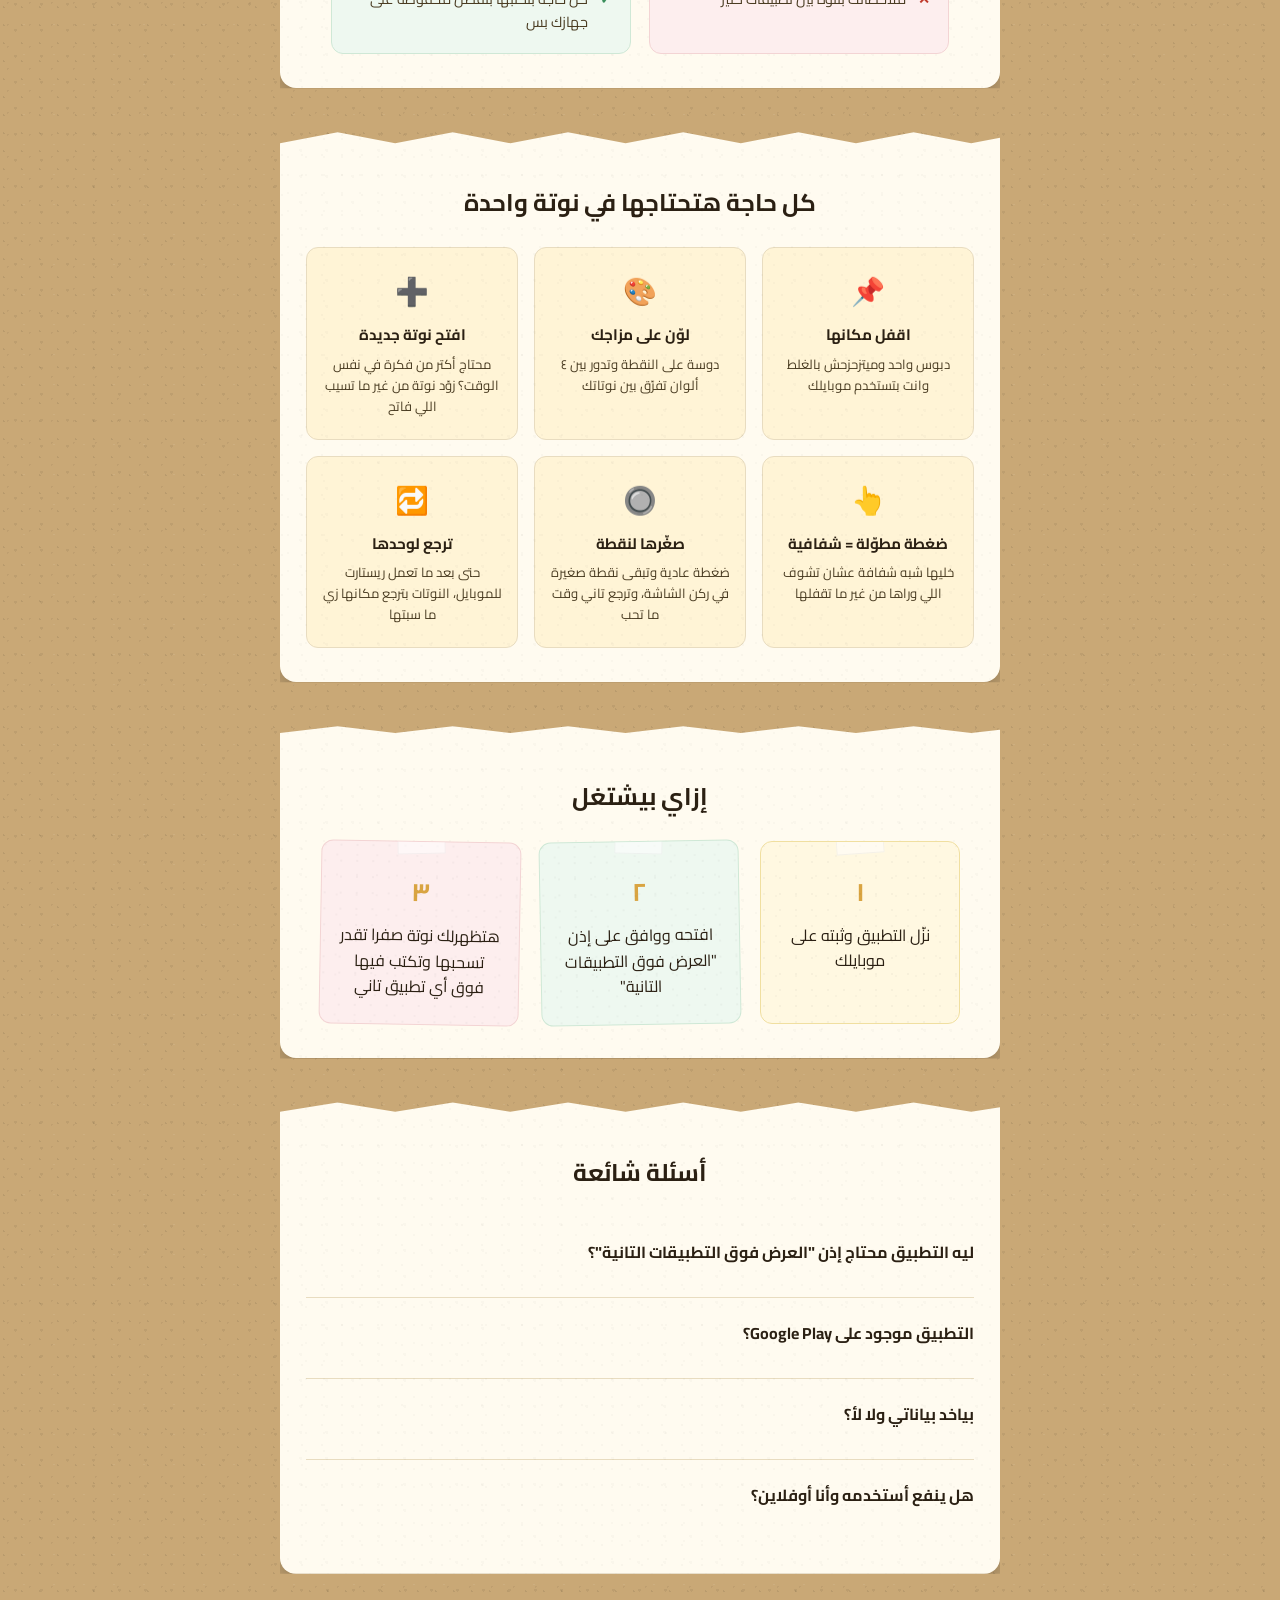
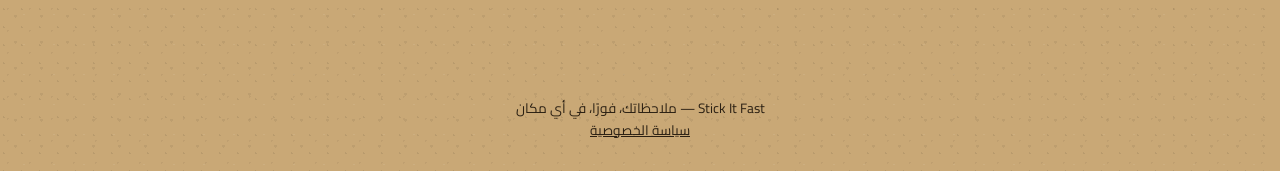
==== commit 9b1ad4c5: "Add files via upload" ====
--- a/index.html
+++ b/index.html
@@ -3,12 +3,15 @@
 <head>
   <meta charset="UTF-8" />
   <meta name="viewport" content="width=device-width, initial-scale=1.0" />
-  <title>Stick It Fast</title>
-  <meta name="description" content="Stick It Fast - حط ملاحظاتك عايمة فوق أي تطبيق في موبايلك، في أي وقت." />
+  <title>Stick It Fast — ملاحظات لاصقة عايمة فوق أي تطبيق</title>
+  <meta name="description" content="Stick It Fast - حط ملاحظاتك عايمة فوق أي تطبيق في موبايلك، في أي وقت. مجاني، وبياناتك ما بتسيبش جهازك." />
   <meta property="og:title" content="Stick It Fast" />
-  <meta property="og:description" content="حط ملاحظاتك عايمة فوق أي حاجة في موبايلك" />
+  <meta property="og:description" content="حط ملاحظاتك عايمة فوق أي حاجة في موبايلك - من غير ما تسيب اللي انت فيه" />
   <meta property="og:type" content="website" />
+  <meta property="og:locale" content="ar_AR" />
+  <meta name="twitter:card" content="summary" />
   <meta name="theme-color" content="#c9a876" />
+  <link rel="canonical" href="https://YOUR-WEBSITE-DOMAIN/" />
   <link rel="icon" type="image/svg+xml" href="favicon.svg" />
   <link rel="preconnect" href="https://fonts.googleapis.com" />
   <link rel="preconnect" href="https://fonts.gstatic.com" crossorigin />
@@ -32,6 +35,8 @@
 </head>
 <body>
 
+  <a class="skip-link" href="#main">تخطى للمحتوى</a>
+
   <header class="hero">
     <div class="hero__notes">
       <span class="mini-note mini-note--1"><i class="pin"></i></span>
@@ -39,8 +44,15 @@
       <span class="mini-note mini-note--3"><i class="pin"></i></span>
     </div>
 
+    <p class="hero__eyebrow">ملاحظات لاصقة، بس رقمية</p>
     <h1>Stick It Fast</h1>
-    <p class="hero__tagline">حط ملاحظاتك عايمة فوق أي حاجة في موبايلك</p>
+    <p class="hero__tagline">اكتب فكرتك في نص ثانية، وهي عايمة فوق أي تطبيق بتستخدمه دلوقتي</p>
+
+    <ul class="trust-badges">
+      <li>🆓 مجاني بالكامل</li>
+      <li>🔒 بياناتك ما بتتخزنش على أي سيرفر</li>
+      <li>📴 شغال من غير نت</li>
+    </ul>
 
     <div id="downloadArea">
       <a href="stick-it-fast.apk" class="btn-download" download>
@@ -71,31 +83,77 @@
             <div class="fake-app__bubble short"></div>
           </div>
         </div>
-
-        <div class="drag-demo" id="dragDemo">
-          <i class="pin"></i>
-          <div class="drag-demo__handle">اسحبني ↗</div>
-          <div class="drag-demo__body">كده هيبقى شكلها فوق أي تطبيق 👍</div>
-          <i class="drag-demo__fold"></i>
-        </div>
-      </div>
-    </div>
-    <p class="hero__hint">👆 معاينة حقيقية - جرب اسحب النوتة جوه الشاشة</p>
+        <!-- ملاحظات الديمو التفاعلي بتتضاف هنا عن طريق script.js -->
+      </div>
+      <button id="demoAddBtn" class="demo-add-btn" type="button" aria-label="أضف نوتة تجريبية جديدة">+</button>
+      <div id="demoToast" class="demo-toast" role="status" aria-live="polite"></div>
+    </div>
+    <p class="hero__hint">👆 جرّب دلوقتي فوق الموبايل - اسحب، اكتب، لوّن بالنقطة، أو قفلها بـ ✕</p>
 
     <button id="shareBtn" class="btn-share" type="button">📤 شارك الموقع</button>
   </header>
 
-  <main>
-    <section class="problem reveal">
-      <p class="problem__text">
-        بتكتب حاجة تفتكرها وانت شغال على تطبيق تاني؟ بتقفل وتفتح تطبيقات كتير بس عشان تكتب ملحوظة صغيرة؟
-      </p>
-      <p class="problem__solution">
-        <strong>Stick It Fast</strong> بيخليك تكتبها فورًا، عايمة فوق أي حاجة بتعملها - من غير ما تسيب اللي انت فيه.
-      </p>
-    </section>
-
-    <section class="how-it-works reveal">
+  <main id="main">
+
+    <section class="compare paper-card reveal">
+      <h2>ليه محتاج Stick It Fast؟</h2>
+      <div class="compare__grid">
+        <div class="compare__col compare__col--before">
+          <h3>من غيرها</h3>
+          <ul>
+            <li>بتقفل اللي شغال عليه عشان تفتح تطبيق ملاحظات</li>
+            <li>بتنسى نص الفكرة وانت بتدور على التطبيق</li>
+            <li>ملاحظاتك بتتوه بين تطبيقات كتير</li>
+          </ul>
+        </div>
+        <div class="compare__col compare__col--after">
+          <h3>معاها</h3>
+          <ul>
+            <li>بتكتب فورًا من غير ما تسيب اللي انت فيه</li>
+            <li>النوتة قدامك طول الوقت، مش محتاج تدور عليها</li>
+            <li>كل حاجة بتكتبها بتفضل محفوظة على جهازك بس</li>
+          </ul>
+        </div>
+      </div>
+    </section>
+
+    <section class="features paper-card reveal">
+      <h2>كل حاجة هتحتاجها في نوتة واحدة</h2>
+      <div class="features__grid">
+        <div class="feature-card">
+          <span class="feature-card__icon" aria-hidden="true">📌</span>
+          <h3>اقفل مكانها</h3>
+          <p>دبوس واحد وميتزحزحش بالغلط وانت بتستخدم موبايلك</p>
+        </div>
+        <div class="feature-card">
+          <span class="feature-card__icon" aria-hidden="true">🎨</span>
+          <h3>لوّن على مزاجك</h3>
+          <p>دوسة على النقطة وتدور بين ٤ ألوان تفرّق بين نوتاتك</p>
+        </div>
+        <div class="feature-card">
+          <span class="feature-card__icon" aria-hidden="true">➕</span>
+          <h3>افتح نوتة جديدة</h3>
+          <p>محتاج أكتر من فكرة في نفس الوقت؟ زوّد نوتة من غير ما تسيب اللي فاتح</p>
+        </div>
+        <div class="feature-card">
+          <span class="feature-card__icon" aria-hidden="true">👆</span>
+          <h3>ضغطة مطوّلة = شفافية</h3>
+          <p>خليها شبه شفافة عشان تشوف اللي وراها من غير ما تقفلها</p>
+        </div>
+        <div class="feature-card">
+          <span class="feature-card__icon" aria-hidden="true">🔘</span>
+          <h3>صغّرها لنقطة</h3>
+          <p>ضغطة عادية وتبقى نقطة صغيرة في ركن الشاشة، وترجع تاني وقت ما تحب</p>
+        </div>
+        <div class="feature-card">
+          <span class="feature-card__icon" aria-hidden="true">🔁</span>
+          <h3>ترجع لوحدها</h3>
+          <p>حتى بعد ما تعمل ريستارت للموبايل، النوتات بترجع مكانها زي ما سبتها</p>
+        </div>
+      </div>
+    </section>
+
+    <section class="how-it-works paper-card reveal">
       <h2>إزاي بيشتغل</h2>
       <div class="steps">
         <div class="step-card reveal">
@@ -108,12 +166,12 @@
         </div>
         <div class="step-card reveal">
           <span class="step-card__num">٣</span>
-          <p>هتظهرلك note صفرا تقدر تسحبها وتكتب فيها فوق أي تطبيق تاني</p>
-        </div>
-      </div>
-    </section>
-
-    <section class="faq reveal">
+          <p>هتظهرلك نوتة صفرا تقدر تسحبها وتكتب فيها فوق أي تطبيق تاني</p>
+        </div>
+      </div>
+    </section>
+
+    <section class="faq paper-card reveal">
       <h2>أسئلة شائعة</h2>
 
       <div class="faq-item">
@@ -136,11 +194,19 @@
           لأ، الملاحظات بتفضل على جهازك بس.
         </p>
       </div>
+
+      <div class="faq-item">
+        <button class="faq-item__q" aria-expanded="false" aria-controls="faq-a-4">هل ينفع أستخدمه وأنا أوفلاين؟</button>
+        <p class="faq-item__a" id="faq-a-4">
+          أيوه، النوتات بتتخزن على جهازك مباشرة. النت مطلوب بس لو حابب التطبيق يتأكد إن فيه نسخة أحدث متاحة.
+        </p>
+      </div>
     </section>
   </main>
 
   <footer>
-    <p>Stick It Fast</p>
+    <p>Stick It Fast — ملاحظاتك، فورًا، في أي مكان</p>
+    <p><a href="privacy.html" style="color:#2b2013;">سياسة الخصوصية</a></p>
   </footer>
 
   <div class="floating-cta" id="floatingCta">
--- a/style.css
+++ b/style.css
@@ -6,18 +6,31 @@
 
 :root {
   --bg-color: #c9a876;
-  --surface-color: #fffaf0;
+  --surface-color: #fffbf0;
+  --surface-alt: #fff4d6;
   --text-primary: #2b2013;
   --text-secondary: #4a3c22;
+  --border-soft: #e8dcc0;
+  --yellow: #ffe066;
+  --yellow-shadow: #d9b73f;
+  --green: #a8d8b9;
+  --coral: #f7a1a1;
+  --sky: #a8c8e8;
 }
 
 @media (prefers-color-scheme: dark) {
   :root {
     --bg-color: #241c14;
     --surface-color: #3a2f22;
+    --surface-alt: #332a1e;
     --text-primary: #f0e6d2;
     --text-secondary: #d4c4a0;
+    --border-soft: #4a3c28;
   }
+}
+
+html {
+  scroll-behavior: smooth;
 }
 
 body {
@@ -34,12 +47,38 @@
   overflow-x: hidden;
 }
 
+.skip-link {
+  position: absolute;
+  top: -60px;
+  right: 12px;
+  background: var(--yellow);
+  color: #3a2f1a;
+  padding: 10px 18px;
+  border-radius: 6px;
+  font-weight: bold;
+  z-index: 200;
+  transition: top 0.2s ease;
+}
+
+.skip-link:focus {
+  top: 12px;
+}
+
 :focus-visible {
   outline: 3px solid #2b2013;
   outline-offset: 2px;
 }
 
+@media (prefers-color-scheme: dark) {
+  :focus-visible {
+    outline-color: #f0e6d2;
+  }
+}
+
 @media (prefers-reduced-motion: reduce) {
+  html {
+    scroll-behavior: auto;
+  }
   * {
     animation-duration: 0.01ms !important;
     animation-iteration-count: 1 !important;
@@ -65,7 +104,7 @@
 
 .hero {
   text-align: center;
-  padding: 80px 20px 50px;
+  padding: 70px 20px 50px;
   position: relative;
   overflow: hidden;
 }
@@ -80,19 +119,41 @@
   position: absolute;
   width: 46px;
   height: 46px;
-  background: #ffe066;
+  background: var(--yellow);
   border-radius: 3px;
   box-shadow: 0 5px 12px rgba(0, 0, 0, 0.25);
   animation: sway 4.5s ease-in-out infinite;
 }
 
 .mini-note--1 { top: 20px; left: 12%; --base-rot: -8deg; animation-delay: 0s; }
-.mini-note--2 { top: 60px; right: 15%; --base-rot: 10deg; background: #a8d8b9; animation-delay: 0.6s; }
-.mini-note--3 { bottom: 10px; left: 25%; --base-rot: 5deg; background: #f7a1a1; animation-delay: 1.2s; }
+.mini-note--2 { top: 60px; right: 15%; --base-rot: 10deg; background: var(--green); animation-delay: 0.6s; }
+.mini-note--3 { bottom: 10px; left: 25%; --base-rot: 5deg; background: var(--coral); animation-delay: 1.2s; }
 
 @keyframes sway {
   0%, 100% { transform: translateY(var(--py, 0px)) rotate(var(--base-rot, 0deg)); }
   50% { transform: translateY(var(--py, 0px)) rotate(calc(var(--base-rot, 0deg) + 4deg)); }
+}
+
+.hero__eyebrow {
+  position: relative;
+  z-index: 1;
+  display: inline-block;
+  font-size: 0.8rem;
+  font-weight: 700;
+  letter-spacing: 0.03em;
+  color: var(--text-secondary);
+  background: rgba(255, 255, 255, 0.35);
+  border: 1px solid rgba(43, 32, 19, 0.15);
+  padding: 5px 16px;
+  border-radius: 20px;
+  margin-bottom: 14px;
+}
+
+@media (prefers-color-scheme: dark) {
+  .hero__eyebrow {
+    background: rgba(255, 255, 255, 0.08);
+    border-color: rgba(255, 255, 255, 0.15);
+  }
 }
 
 .hero h1 {
@@ -109,32 +170,63 @@
   z-index: 1;
   font-size: 1.15rem;
   color: var(--text-secondary);
-  margin-bottom: 28px;
+  max-width: 480px;
+  margin: 0 auto 22px;
+}
+
+.trust-badges {
+  position: relative;
+  z-index: 1;
+  list-style: none;
+  display: flex;
+  flex-wrap: wrap;
+  justify-content: center;
+  gap: 10px;
+  max-width: 440px;
+  margin: 0 auto 28px;
+}
+
+.trust-badges li {
+  background: rgba(255, 255, 255, 0.4);
+  border: 1px solid rgba(43, 32, 19, 0.15);
+  padding: 6px 14px;
+  border-radius: 20px;
+  font-size: 0.8rem;
+  font-weight: 600;
+  color: var(--text-primary);
+  white-space: nowrap;
+}
+
+@media (prefers-color-scheme: dark) {
+  .trust-badges li {
+    background: rgba(255, 255, 255, 0.08);
+    border-color: rgba(255, 255, 255, 0.15);
+  }
 }
 
 .btn-download {
   position: relative;
   z-index: 1;
   display: inline-block;
-  background: #ffe066;
+  background: var(--yellow);
   color: #3a2f1a;
   text-decoration: none;
   font-weight: bold;
   font-size: 1.1rem;
   padding: 16px 40px;
   border-radius: 8px;
-  box-shadow: 0 6px 0 #d9b73f;
+  box-shadow: 0 6px 0 var(--yellow-shadow);
   transition: transform 0.15s ease, box-shadow 0.2s ease;
 }
 
 .btn-download:hover {
   transform: translateY(-3px);
-  box-shadow: 0 9px 0 #d9b73f, 0 14px 22px rgba(0, 0, 0, 0.25);
+  box-shadow: 0 9px 0 var(--yellow-shadow), 0 14px 22px rgba(0, 0, 0, 0.25);
 }
 
 .btn-download:active {
   transform: translateY(4px);
-  box-shadow: 0 2px 0 #d9b73f;
+  box-shadow: 0 2px 0 var(--yellow-shadow);
 }
 
 .hero__note {
@@ -166,6 +258,7 @@
   max-width: 260px;
   font-size: 0.95rem;
   color: var(--text-secondary);
+  margin: 0 auto;
 }
 
 .qr-area__img {
@@ -199,7 +292,7 @@
   transform: scale(0.96);
 }
 
-/* ---------- Phone mockup ---------- */
+/* ---------- Phone mockup + interactive demo ---------- */
 
 .phone-mockup {
   width: 260px;
@@ -268,7 +361,7 @@
   width: 24px;
   height: 24px;
   border-radius: 50%;
-  background: #c9a876;
+  background: var(--bg-color);
   flex-shrink: 0;
 }
 
@@ -281,27 +374,64 @@
 
 .fake-app__bubble.short { max-width: 55%; }
 
-/* ---------- Draggable demo note (inside the phone) ---------- */
-
-.drag-demo {
-  position: absolute;
-  top: 140px;
-  left: 30px;
-  width: 145px;
-  background: #a8d8b9;
+.demo-add-btn {
+  position: absolute;
+  bottom: 18px;
+  inset-inline-start: 18px;
+  width: 40px;
+  height: 40px;
+  border-radius: 50%;
+  background: var(--yellow);
+  color: #3a2f1a;
+  font-size: 1.4rem;
+  line-height: 1;
+  font-weight: bold;
+  border: none;
+  box-shadow: 0 4px 10px rgba(0, 0, 0, 0.4);
+  cursor: pointer;
+  z-index: 30;
+  transition: transform 0.15s ease;
+}
+
+.demo-add-btn:hover { transform: scale(1.08); }
+.demo-add-btn:active { transform: scale(0.92); }
+.demo-add-btn:disabled { opacity: 0.45; cursor: not-allowed; transform: none; }
+
+.demo-toast {
+  position: absolute;
+  bottom: 66px;
+  inset-inline-start: 18px;
+  max-width: 175px;
+  background: #2b2013;
+  color: #fdf6e3;
+  font-size: 0.72rem;
+  line-height: 1.4;
+  padding: 8px 11px;
+  border-radius: 8px;
+  opacity: 0;
+  transform: translateY(6px);
+  transition: opacity 0.25s ease, transform 0.25s ease;
+  pointer-events: none;
+  z-index: 35;
+}
+
+.demo-toast.is-visible {
+  opacity: 1;
+  transform: translateY(0);
+}
+
+.demo-note {
+  position: absolute;
+  width: 118px;
   border-radius: 3px;
-  box-shadow:
-    0 2px 4px rgba(0, 0, 0, 0.25),
-    0 16px 30px rgba(0, 0, 0, 0.32);
-  cursor: grab;
-  user-select: none;
+  background: var(--yellow);
+  box-shadow: 0 2px 4px rgba(0, 0, 0, 0.25), 0 14px 26px rgba(0, 0, 0, 0.32);
+  overflow: hidden;
   touch-action: none;
-  transform: rotate(-2deg);
-  transition: box-shadow 0.2s ease, transform 0.2s ease;
-  overflow: hidden;
-}
-
-.drag-demo::before {
+  transition: box-shadow 0.2s ease, transform 0.15s ease, opacity 0.2s ease;
+}
+
+.demo-note::before {
   content: "";
   position: absolute;
   inset: 0;
@@ -313,68 +443,89 @@
   pointer-events: none;
 }
 
-.drag-demo:hover {
-  box-shadow:
-    0 3px 6px rgba(0, 0, 0, 0.3),
-    0 20px 36px rgba(0, 0, 0, 0.4);
-}
-
-.drag-demo:active {
-  cursor: grabbing;
-}
-
-.drag-demo__handle {
-  position: relative;
-  height: 24px;
+.demo-note.is-closing {
+  opacity: 0;
+  transform: scale(0.65) rotate(10deg);
+}
+
+@keyframes note-settle {
+  0% { transform: rotate(-2deg) scale(1.05); }
+  45% { transform: rotate(2deg) scale(0.97); }
+  75% { transform: rotate(-1deg) scale(1.02); }
+  100% { transform: rotate(0deg) scale(1); }
+}
+
+.demo-note.is-settling {
+  animation: note-settle 0.35s ease-out;
+}
+
+.demo-note__bar {
+  position: relative;
+  height: 22px;
+  display: flex;
+  align-items: center;
+  background: rgba(0, 0, 0, 0.1);
+  cursor: grab;
+}
+
+.demo-note__bar:active { cursor: grabbing; }
+
+.demo-note__drag {
+  flex: 1;
+  align-self: stretch;
+}
+
+.demo-note__dot,
+.demo-note__close {
+  position: relative;
+  z-index: 2;
+  width: 22px;
+  height: 22px;
+  border: none;
+  background: none;
   display: flex;
   align-items: center;
   justify-content: center;
-  font-weight: bold;
-  font-size: 0.8rem;
-  background: rgba(0, 0, 0, 0.08);
-}
-
-.drag-demo__body {
-  position: relative;
-  height: 116px;
-  padding: 10px;
-  font-size: 0.72rem;
-  display: flex;
-  align-items: center;
-  justify-content: center;
-  text-align: center;
-}
-
-.drag-demo__fold {
-  position: absolute;
-  bottom: -1px;
-  right: -1px;
-  width: 26px;
-  height: 26px;
-  background: linear-gradient(135deg, transparent 50%, rgba(0, 0, 0, 0.18) 50%, rgba(0, 0, 0, 0.3) 100%);
-  clip-path: polygon(100% 0, 100% 100%, 0 100%);
-  border-radius: 0 0 3px 0;
-}
-
-@keyframes settle {
-  0% { transform: rotate(-2deg) scale(1.06); }
-  45% { transform: rotate(2deg) scale(0.97); }
-  75% { transform: rotate(-1deg) scale(1.02); }
-  100% { transform: rotate(-2deg) scale(1); }
-}
-
-.drag-demo.is-settling {
-  animation: settle 0.4s ease-out;
-}
-
-/* ---------- Floating CTA ---------- */
+  cursor: pointer;
+  flex-shrink: 0;
+}
+
+.demo-note__dot span {
+  width: 11px;
+  height: 11px;
+  border-radius: 50%;
+  display: block;
+  box-shadow: inset 0 0 0 1px rgba(0, 0, 0, 0.18);
+}
+
+.demo-note__close {
+  color: #5a4a2a;
+  font-size: 0.75rem;
+}
+
+.demo-note__body {
+  min-height: 62px;
+  max-height: 96px;
+  overflow-y: auto;
+  padding: 9px 10px;
+  font-size: 0.74rem;
+  color: #3a2f00;
+  outline: none;
+  line-height: 1.5;
+}
+
+.demo-note__body:empty::before {
+  content: attr(data-placeholder);
+  color: #3a2f00;
+  opacity: 0.5;
+}
 
 .floating-cta {
   position: fixed;
   bottom: 20px;
   left: 50%;
   transform: translateX(-50%) translateY(100px);
-  background: #ffe066;
+  background: var(--yellow);
   padding: 12px 30px;
   border-radius: 50px;
   box-shadow: 0 8px 20px rgba(0, 0, 0, 0.4);
@@ -397,27 +548,7 @@
   font-size: 0.95rem;
 }
 
-/* ---------- Problem section ---------- */
-
-.problem {
-  max-width: 560px;
-  margin: 0 auto 50px;
-  text-align: center;
-  padding: 0 20px;
-}
-
-.problem__text {
-  font-size: 1.15rem;
-  color: var(--text-primary);
-  margin-bottom: 14px;
-}
-
-.problem__solution {
-  font-size: 1.05rem;
-  color: var(--text-secondary);
-}
-
-/* ---------- Main sections (paper sheets on the board) ---------- */
+/* ---------- Shared "paper card" section system ---------- */
 
 main {
   max-width: 760px;
@@ -431,19 +562,22 @@
   text-align: center;
 }
 
-.how-it-works,
-.faq {
+.paper-card {
   background: var(--surface-color);
-  border-radius: 16px;
+  border-radius: 0 0 16px 16px;
   box-shadow: 0 10px 26px rgba(0, 0, 0, 0.3);
-  padding: 44px 26px 34px;
+  padding: 52px 26px 34px;
   margin-bottom: 44px;
   position: relative;
   overflow: hidden;
-}
-
-.how-it-works::before,
-.faq::before {
+  clip-path: polygon(
+    0% 2%, 8% 0%, 16% 2%, 24% 0%, 32% 2%, 40% 0%, 48% 2%,
+    56% 0%, 64% 2%, 72% 0%, 80% 2%, 88% 0%, 96% 2%, 100% 1%,
+    100% 100%, 0% 100%
+  );
+}
+
+.paper-card::before {
   content: "";
   position: absolute;
   inset: 0;
@@ -465,6 +599,119 @@
   opacity: 1;
   transform: translateY(0) rotate(0deg);
 }
+
+/* ---------- Compare (before / after) ---------- */
+
+.compare__grid {
+  display: flex;
+  flex-wrap: wrap;
+  gap: 18px;
+  justify-content: center;
+}
+
+.compare__col {
+  flex: 1 1 220px;
+  max-width: 300px;
+  border-radius: 12px;
+  padding: 20px 18px;
+  position: relative;
+}
+
+.compare__col--before {
+  background: #fdeeee;
+  border: 1px solid #f3d4d4;
+}
+
+.compare__col--after {
+  background: #eef8f0;
+  border: 1px solid #cfe8d6;
+}
+
+@media (prefers-color-scheme: dark) {
+  .compare__col--before {
+    background: rgba(247, 161, 161, 0.1);
+    border-color: rgba(247, 161, 161, 0.25);
+  }
+  .compare__col--after {
+    background: rgba(168, 216, 185, 0.1);
+    border-color: rgba(168, 216, 185, 0.25);
+  }
+}
+
+.compare__col h3 {
+  font-size: 1.05rem;
+  margin-bottom: 12px;
+}
+
+.compare__col ul {
+  list-style: none;
+  display: flex;
+  flex-direction: column;
+  gap: 10px;
+}
+
+.compare__col li {
+  font-size: 0.9rem;
+  color: var(--text-secondary);
+  padding-inline-start: 24px;
+  position: relative;
+}
+
+.compare__col--before li::before {
+  content: "✕";
+  position: absolute;
+  inset-inline-start: 0;
+  color: #c0392b;
+  font-weight: bold;
+}
+
+.compare__col--after li::before {
+  content: "✓";
+  position: absolute;
+  inset-inline-start: 0;
+  color: #3a8f5c;
+  font-weight: bold;
+}
+
+/* ---------- Features grid ---------- */
+
+.features__grid {
+  display: grid;
+  grid-template-columns: repeat(3, 1fr);
+  gap: 16px;
+}
+
+.feature-card {
+  background: var(--surface-alt);
+  border: 1px solid var(--border-soft);
+  border-radius: 12px;
+  padding: 22px 14px;
+  text-align: center;
+  transition: transform 0.2s ease, box-shadow 0.2s ease;
+}
+
+.feature-card:hover {
+  transform: translateY(-4px);
+  box-shadow: 0 12px 20px rgba(0, 0, 0, 0.16);
+}
+
+.feature-card__icon {
+  display: block;
+  font-size: 1.7rem;
+  margin-bottom: 10px;
+}
+
+.feature-card h3 {
+  font-size: 0.95rem;
+  margin-bottom: 6px;
+}
+
+.feature-card p {
+  font-size: 0.82rem;
+  color: var(--text-secondary);
+}
+
+/* ---------- How it works ---------- */
 
 .steps {
   display: flex;
@@ -543,8 +790,12 @@
 /* ---------- FAQ ---------- */
 
 .faq-item {
-  border-bottom: 1px solid #e8dcc0;
+  border-bottom: 1px solid var(--border-soft);
   padding: 16px 0;
+}
+
+.faq-item:last-child {
+  border-bottom: none;
 }
 
 .faq-item__q {
@@ -591,3 +842,16 @@
   color: var(--text-primary);
   font-size: 0.85rem;
 }
+
+/* ---------- Responsive ---------- */
+
+@media (max-width: 560px) {
+  .hero h1 { font-size: 2.2rem; }
+  .hero__tagline { font-size: 1.05rem; }
+  .features__grid { grid-template-columns: repeat(2, 1fr); }
+}
+
+@media (max-width: 400px) {
+  .features__grid { grid-template-columns: 1fr; }
+  .demo-note { width: 104px; }
+}
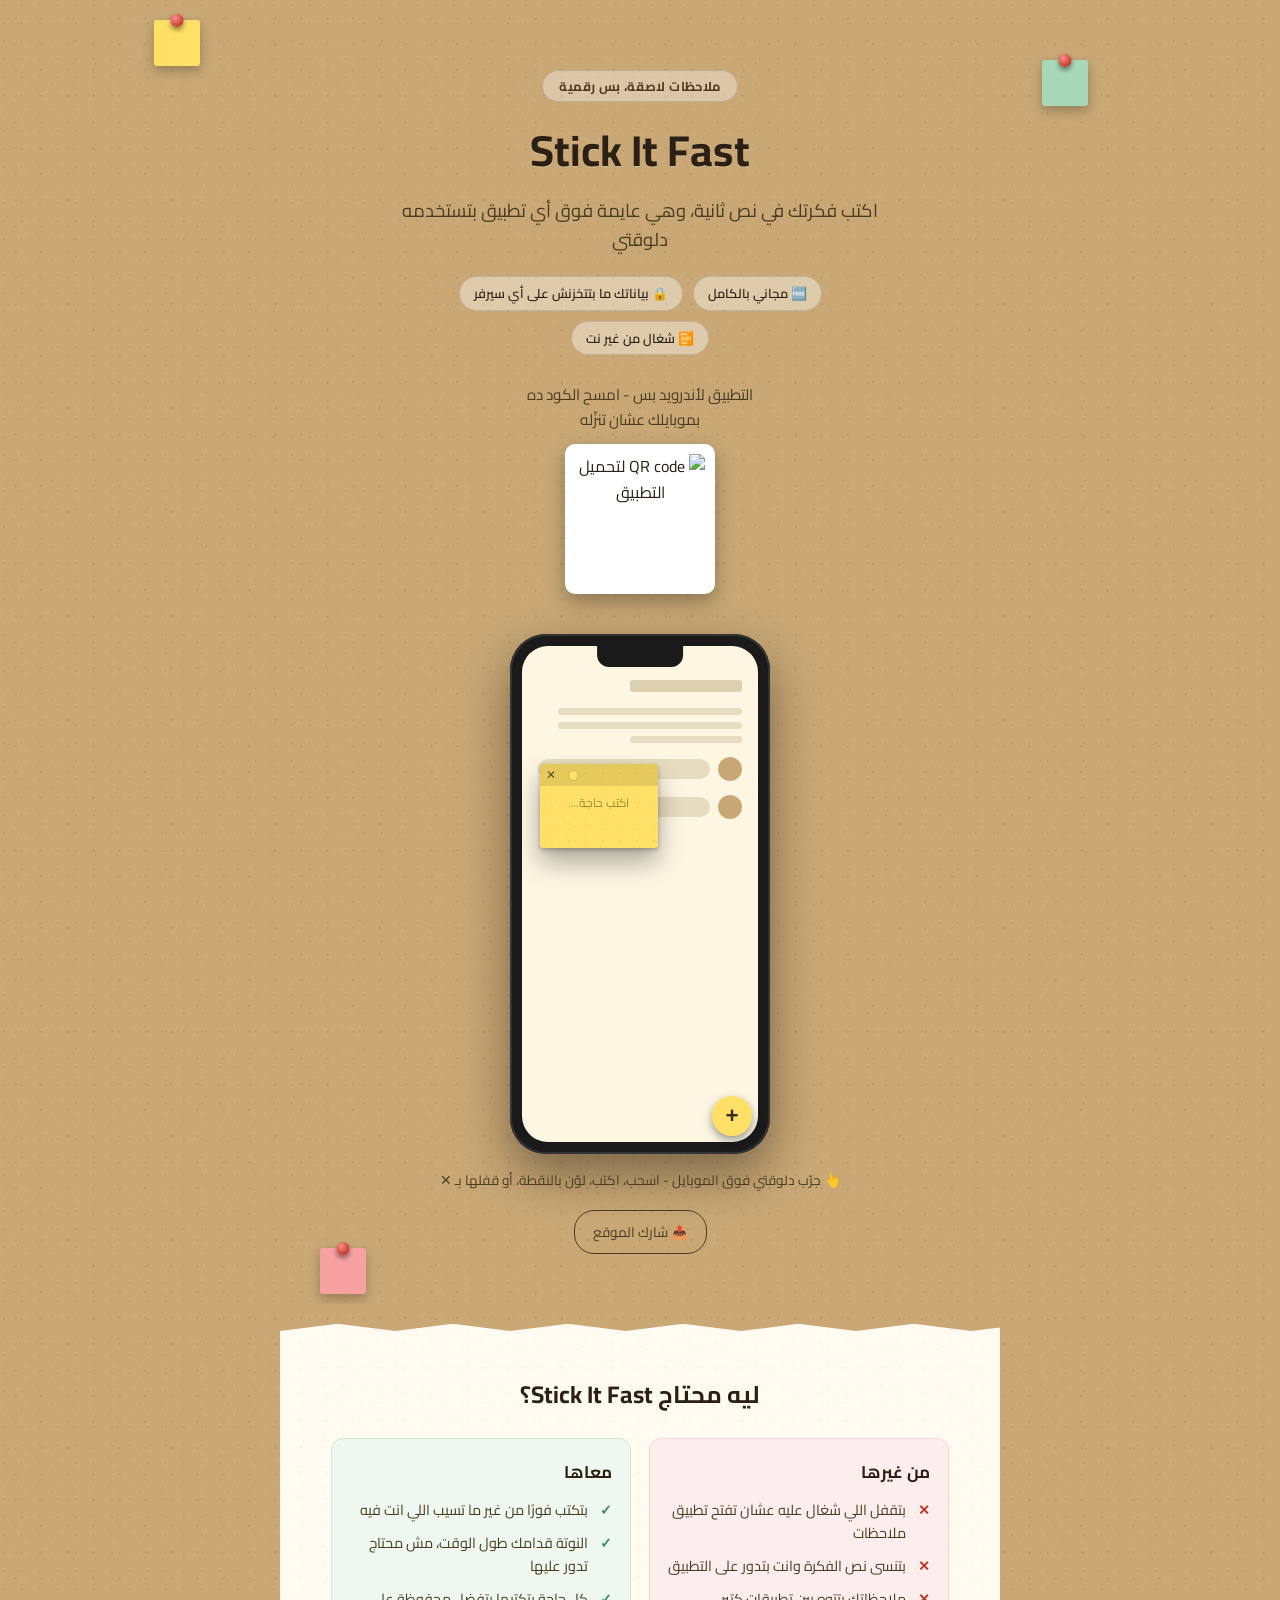
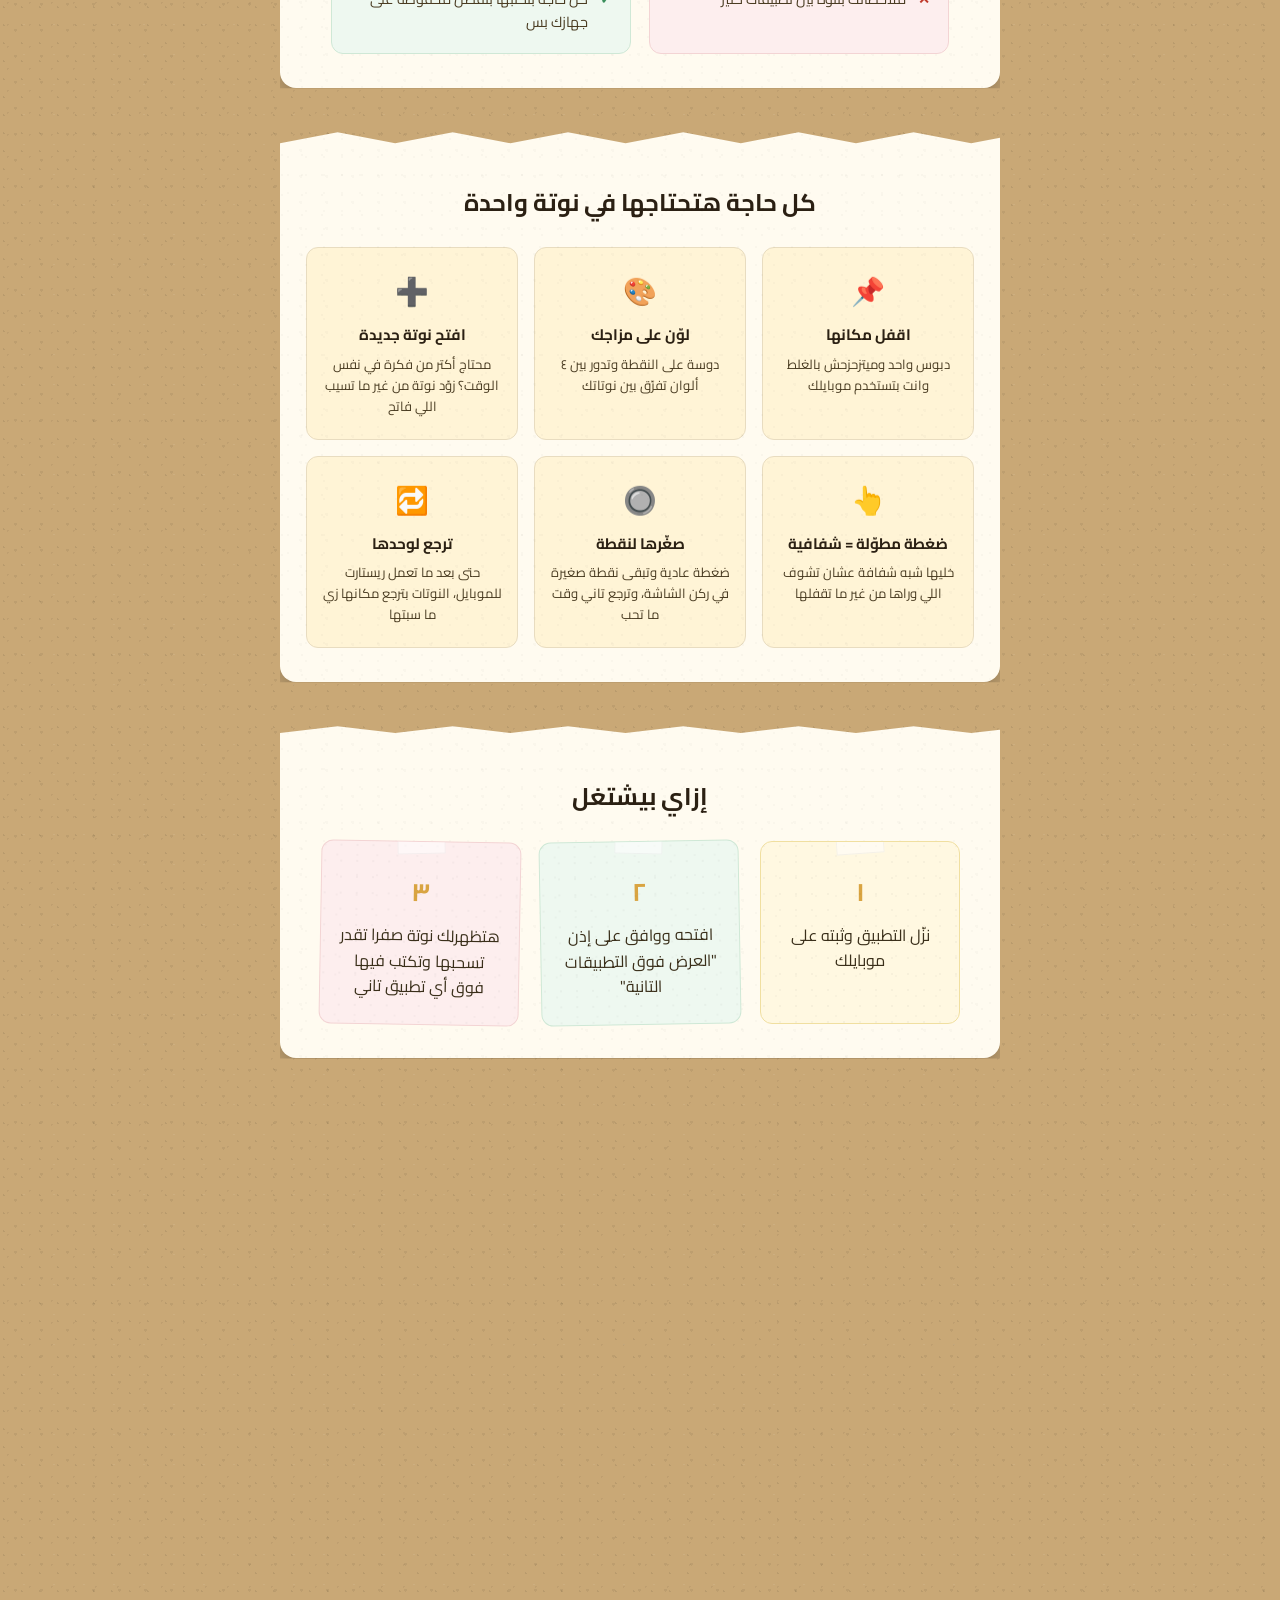
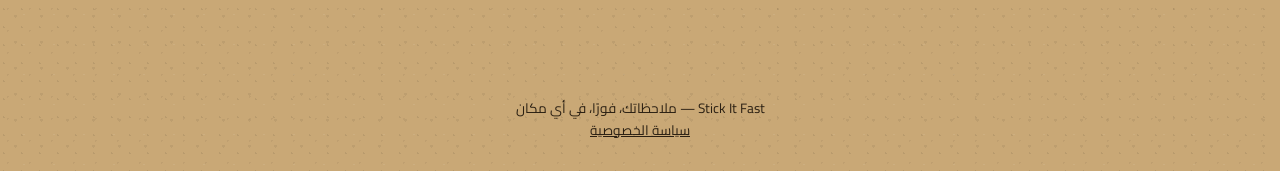
==== commit 255c2a98: "Add files via upload" ====
--- a/index.html
+++ b/index.html
@@ -12,7 +12,10 @@
   <meta name="twitter:card" content="summary" />
   <meta name="theme-color" content="#c9a876" />
   <link rel="canonical" href="https://YOUR-WEBSITE-DOMAIN/" />
-  <link rel="icon" type="image/svg+xml" href="favicon.svg" />
+  <link rel="icon" type="image/png" sizes="16x16" href="favicon-16.png" />
+  <link rel="icon" type="image/png" sizes="32x32" href="favicon-32.png" />
+  <link rel="icon" type="image/png" sizes="512x512" href="favicon.png" />
+  <link rel="apple-touch-icon" href="apple-touch-icon.png" />
   <link rel="preconnect" href="https://fonts.googleapis.com" />
   <link rel="preconnect" href="https://fonts.gstatic.com" crossorigin />
   <link href="https://fonts.googleapis.com/css2?family=Cairo:wght@400;600;700;800&display=swap" rel="stylesheet" />
--- a/style.css
+++ b/style.css
@@ -787,6 +787,12 @@
   margin-bottom: 10px;
 }
 
+.step-card p {
+  /* لون ثابت غامق - كروت الخطوات فاتحة دايمًا حتى في الوضع الليلي،
+     فمينفعش النص ياخد لون المتغيّر اللي بيفتح في الوضع الليلي */
+  color: #3a2f1a;
+}
+
 /* ---------- FAQ ---------- */
 
 .faq-item {
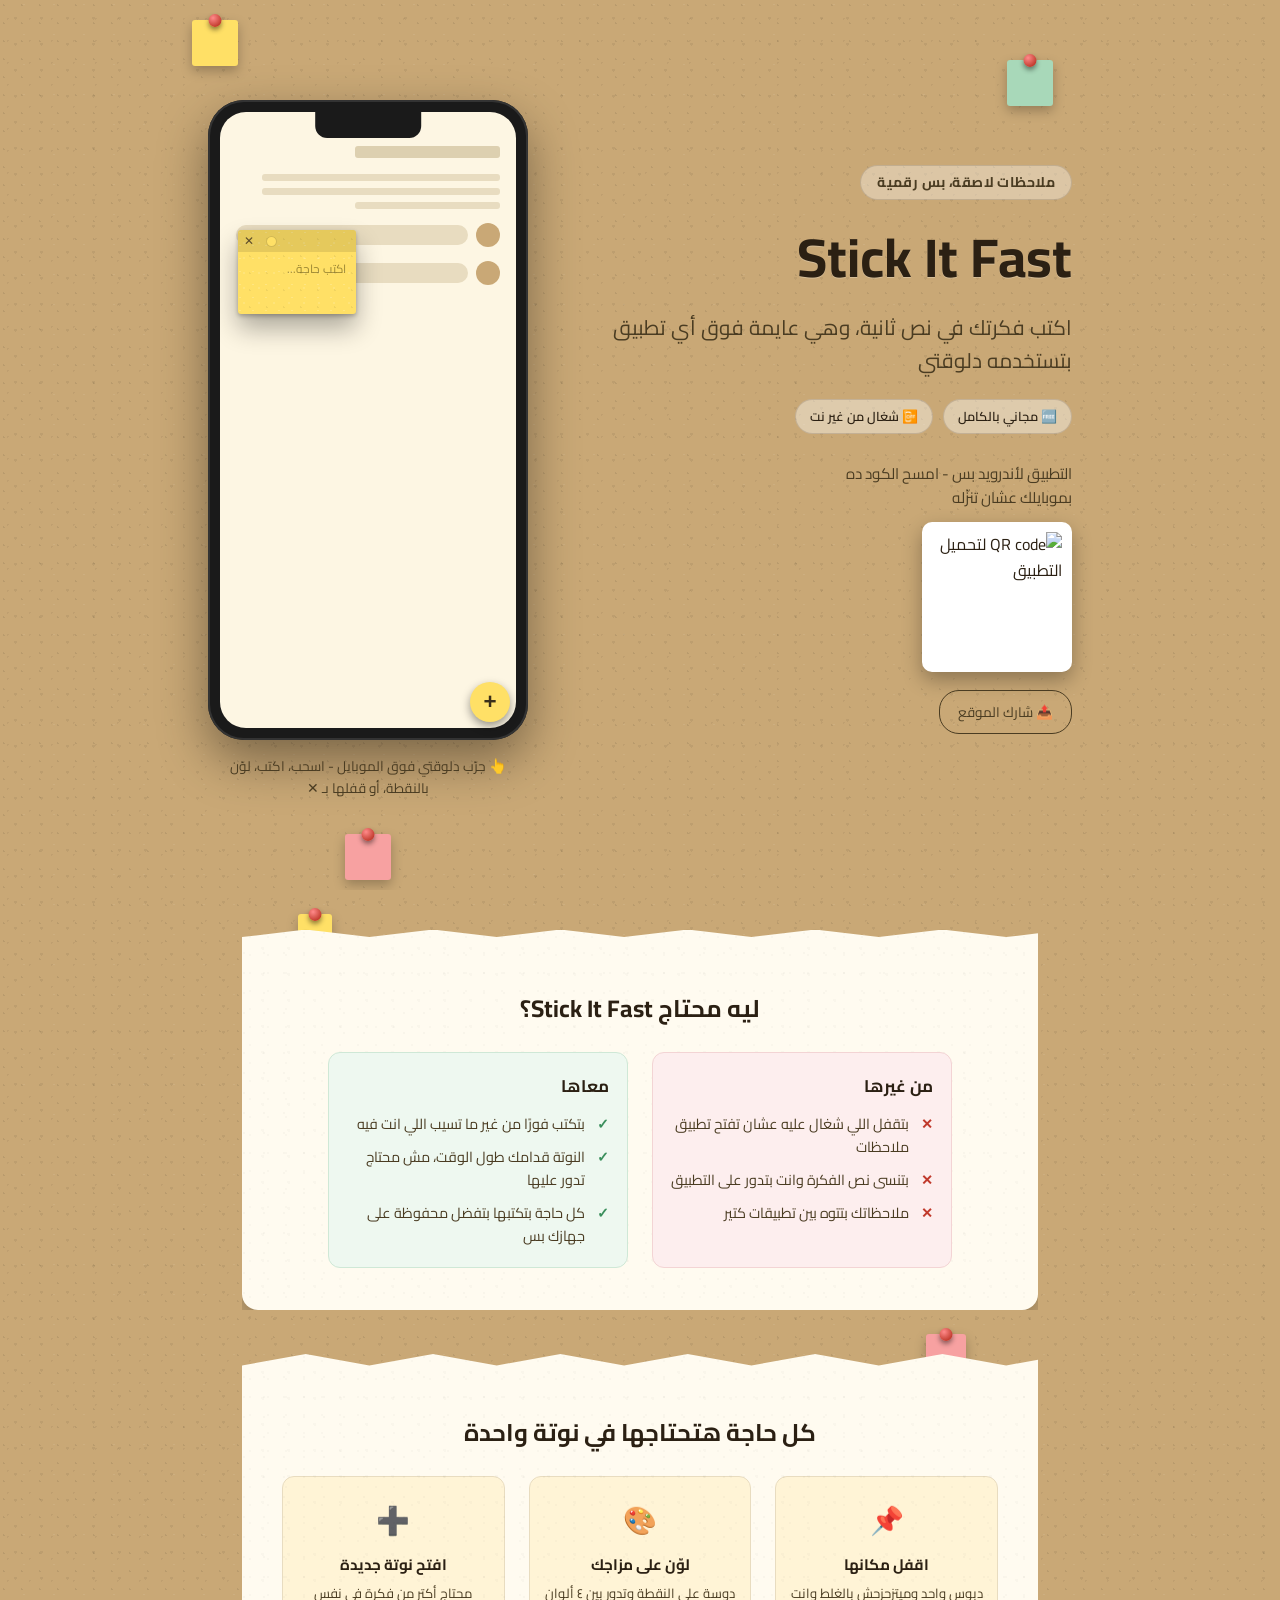
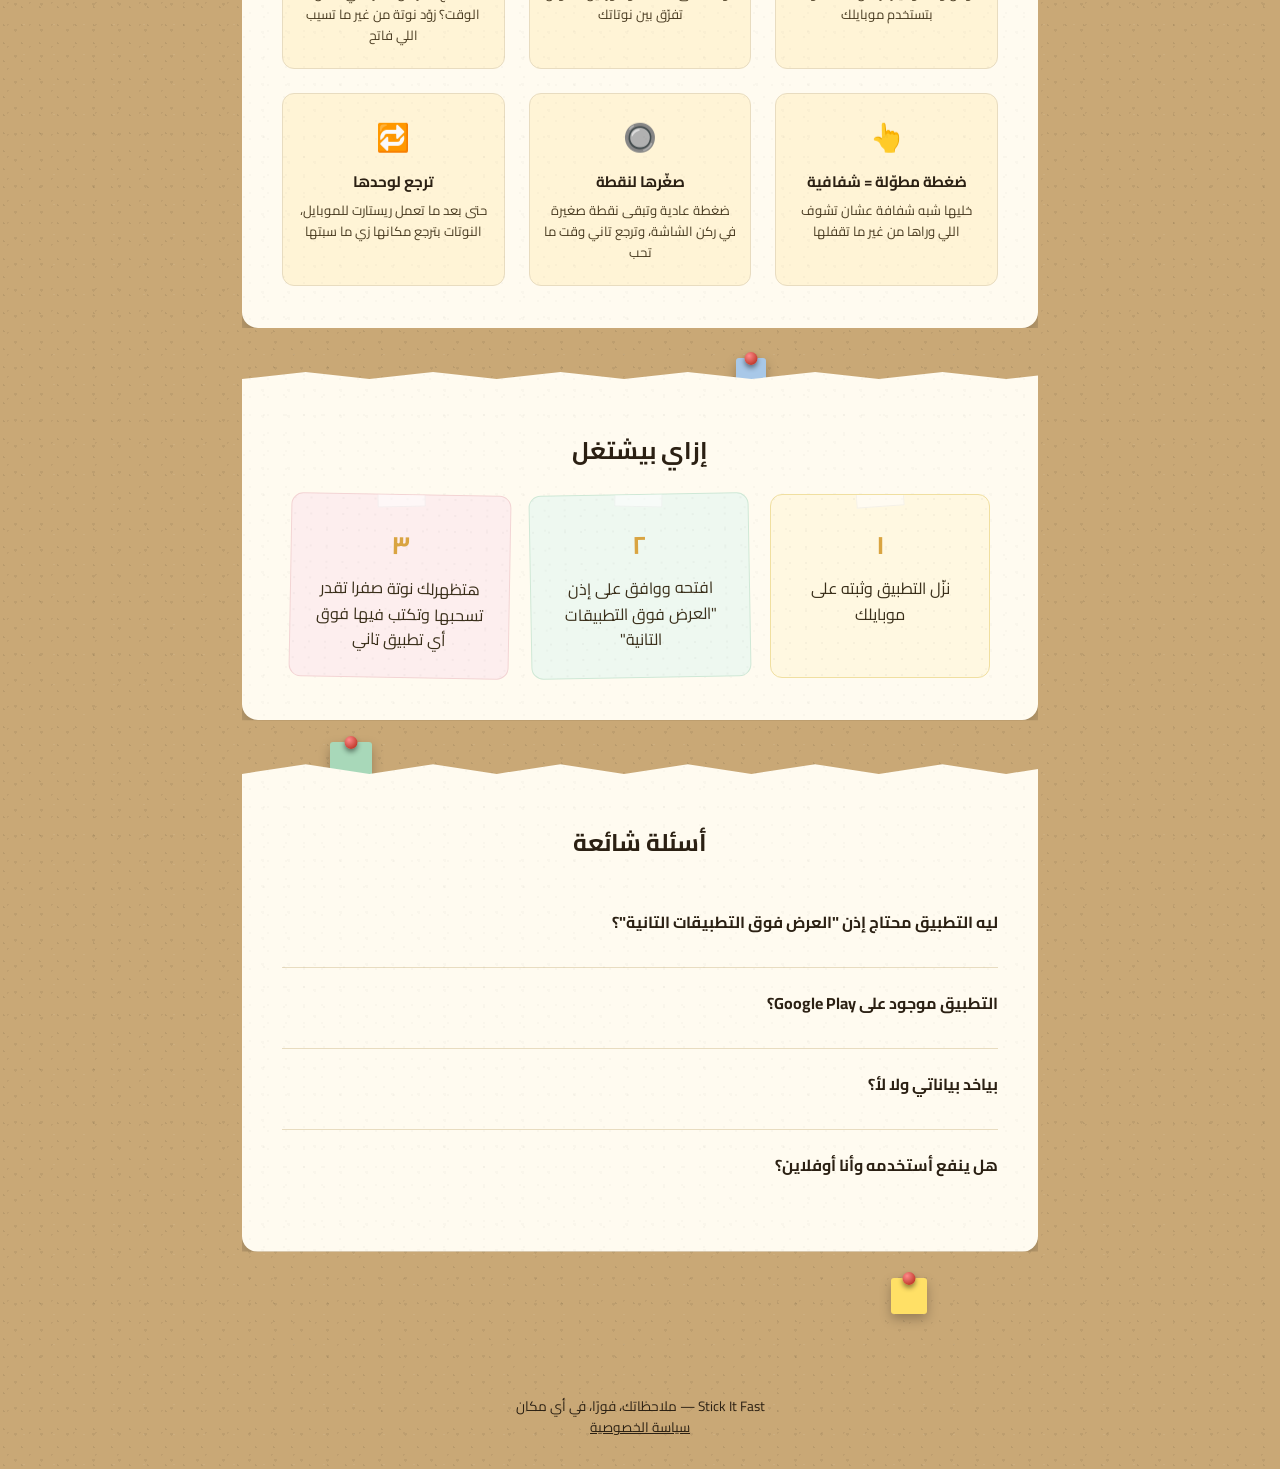
==== commit 7797f6e4: "Add files via upload" ====
--- a/index.html
+++ b/index.html
@@ -47,56 +47,63 @@
       <span class="mini-note mini-note--3"><i class="pin"></i></span>
     </div>
 
-    <p class="hero__eyebrow">ملاحظات لاصقة، بس رقمية</p>
-    <h1>Stick It Fast</h1>
-    <p class="hero__tagline">اكتب فكرتك في نص ثانية، وهي عايمة فوق أي تطبيق بتستخدمه دلوقتي</p>
-
-    <ul class="trust-badges">
-      <li>🆓 مجاني بالكامل</li>
-      <li>🔒 بياناتك ما بتتخزنش على أي سيرفر</li>
-      <li>📴 شغال من غير نت</li>
-    </ul>
-
-    <div id="downloadArea">
-      <a href="stick-it-fast.apk" class="btn-download" download>
-        <span>نزّل التطبيق (APK)</span>
-      </a>
-      <p class="hero__note">مجاني، وبتثبته زي أي تطبيق عادي</p>
-    </div>
-
-    <div id="qrArea" class="qr-area">
-      <p class="qr-area__label">التطبيق لأندرويد بس - امسح الكود ده بموبايلك عشان تنزّله</p>
-      <img id="qrImage" class="qr-area__img" alt="QR code لتحميل التطبيق" width="150" height="150" />
-    </div>
-
-    <div class="phone-mockup">
-      <div class="phone-mockup__notch"></div>
-      <div class="phone-mockup__screen" id="phoneScreen">
-        <div class="fake-app">
-          <div class="fake-app__header"></div>
-          <div class="fake-app__line"></div>
-          <div class="fake-app__line"></div>
-          <div class="fake-app__line short"></div>
-          <div class="fake-app__avatar-row">
-            <span class="fake-app__avatar"></span>
-            <div class="fake-app__bubble"></div>
+    <div class="hero__text">
+      <p class="hero__eyebrow">ملاحظات لاصقة، بس رقمية</p>
+      <h1>Stick It Fast</h1>
+      <p class="hero__tagline">اكتب فكرتك في نص ثانية، وهي عايمة فوق أي تطبيق بتستخدمه دلوقتي</p>
+
+      <ul class="trust-badges">
+        <li>🆓 مجاني بالكامل</li>
+        <li>📴 شغال من غير نت</li>
+      </ul>
+
+      <div id="downloadArea">
+        <a href="stick-it-fast.apk" class="btn-download" download>
+          <span>نزّل التطبيق (APK)</span>
+        </a>
+        <p class="hero__note">مجاني، وبتثبته زي أي تطبيق عادي</p>
+      </div>
+
+      <div id="qrArea" class="qr-area">
+        <p class="qr-area__label">التطبيق لأندرويد بس - امسح الكود ده بموبايلك عشان تنزّله</p>
+        <img id="qrImage" class="qr-area__img" alt="QR code لتحميل التطبيق" width="150" height="150" />
+      </div>
+
+      <button id="shareBtn" class="btn-share" type="button">📤 شارك الموقع</button>
+    </div>
+
+    <div class="hero__visual">
+      <div class="phone-mockup">
+        <div class="phone-mockup__notch"></div>
+        <div class="phone-mockup__screen" id="phoneScreen">
+          <div class="fake-app">
+            <div class="fake-app__header"></div>
+            <div class="fake-app__line"></div>
+            <div class="fake-app__line"></div>
+            <div class="fake-app__line short"></div>
+            <div class="fake-app__avatar-row">
+              <span class="fake-app__avatar"></span>
+              <div class="fake-app__bubble"></div>
+            </div>
+            <div class="fake-app__avatar-row">
+              <span class="fake-app__avatar"></span>
+              <div class="fake-app__bubble short"></div>
+            </div>
           </div>
-          <div class="fake-app__avatar-row">
-            <span class="fake-app__avatar"></span>
-            <div class="fake-app__bubble short"></div>
-          </div>
-        </div>
-        <!-- ملاحظات الديمو التفاعلي بتتضاف هنا عن طريق script.js -->
-      </div>
-      <button id="demoAddBtn" class="demo-add-btn" type="button" aria-label="أضف نوتة تجريبية جديدة">+</button>
-      <div id="demoToast" class="demo-toast" role="status" aria-live="polite"></div>
-    </div>
-    <p class="hero__hint">👆 جرّب دلوقتي فوق الموبايل - اسحب، اكتب، لوّن بالنقطة، أو قفلها بـ ✕</p>
-
-    <button id="shareBtn" class="btn-share" type="button">📤 شارك الموقع</button>
+          <!-- ملاحظات الديمو التفاعلي بتتضاف هنا عن طريق script.js -->
+        </div>
+        <button id="demoAddBtn" class="demo-add-btn" type="button" aria-label="أضف نوتة تجريبية جديدة">+</button>
+        <div id="demoToast" class="demo-toast" role="status" aria-live="polite"></div>
+      </div>
+      <p class="hero__hint">👆 جرّب دلوقتي فوق الموبايل - اسحب، اكتب، لوّن بالنقطة، أو قفلها بـ ✕</p>
+    </div>
   </header>
 
   <main id="main">
+
+    <div class="note-gap" aria-hidden="true">
+      <span class="mini-note mini-note--4"><i class="pin"></i></span>
+    </div>
 
     <section class="compare paper-card reveal">
       <h2>ليه محتاج Stick It Fast؟</h2>
@@ -120,6 +127,10 @@
       </div>
     </section>
 
+    <div class="note-gap" aria-hidden="true">
+      <span class="mini-note mini-note--5"><i class="pin"></i></span>
+    </div>
+
     <section class="features paper-card reveal">
       <h2>كل حاجة هتحتاجها في نوتة واحدة</h2>
       <div class="features__grid">
@@ -155,6 +166,10 @@
         </div>
       </div>
     </section>
+
+    <div class="note-gap" aria-hidden="true">
+      <span class="mini-note mini-note--6"><i class="pin"></i></span>
+    </div>
 
     <section class="how-it-works paper-card reveal">
       <h2>إزاي بيشتغل</h2>
@@ -174,6 +189,10 @@
       </div>
     </section>
 
+    <div class="note-gap" aria-hidden="true">
+      <span class="mini-note mini-note--7"><i class="pin"></i></span>
+    </div>
+
     <section class="faq paper-card reveal">
       <h2>أسئلة شائعة</h2>
 
@@ -205,6 +224,10 @@
         </p>
       </div>
     </section>
+
+    <div class="note-gap" aria-hidden="true">
+      <span class="mini-note mini-note--8"><i class="pin"></i></span>
+    </div>
   </main>
 
   <footer>
--- a/style.css
+++ b/style.css
@@ -109,6 +109,12 @@
   overflow: hidden;
 }
 
+.hero__text,
+.hero__visual {
+  position: relative;
+  z-index: 1;
+}
+
 .hero__notes {
   position: absolute;
   inset: 0;
@@ -128,6 +134,20 @@
 .mini-note--1 { top: 20px; left: 12%; --base-rot: -8deg; animation-delay: 0s; }
 .mini-note--2 { top: 60px; right: 15%; --base-rot: 10deg; background: var(--green); animation-delay: 0.6s; }
 .mini-note--3 { bottom: 10px; left: 25%; --base-rot: 5deg; background: var(--coral); animation-delay: 1.2s; }
+
+/* نوتات عايمة زيادة موزّعة في الفراغات بين الأقسام - محطوطة في الحواف
+   الفاضية بس، فمستحيل تغطي على أي نص */
+.note-gap {
+  position: relative;
+  height: 0;
+  overflow: visible;
+}
+
+.mini-note--4 { top: -16px; left: 7%; width: 34px; height: 34px; --base-rot: -9deg; animation-delay: 0.3s; }
+.mini-note--5 { top: -20px; right: 9%; width: 40px; height: 40px; --base-rot: 8deg; background: var(--coral); animation-delay: 1.4s; }
+.mini-note--6 { top: -14px; left: 62%; width: 30px; height: 30px; --base-rot: -12deg; background: var(--sky); animation-delay: 0.8s; }
+.mini-note--7 { top: -22px; left: 11%; width: 42px; height: 42px; --base-rot: 7deg; background: var(--green); animation-delay: 1.7s; }
+.mini-note--8 { top: -18px; right: 14%; width: 36px; height: 36px; --base-rot: -6deg; background: var(--yellow); animation-delay: 0.5s; }
 
 @keyframes sway {
   0%, 100% { transform: translateY(var(--py, 0px)) rotate(var(--base-rot, 0deg)); }
@@ -861,3 +881,82 @@
   .features__grid { grid-template-columns: 1fr; }
   .demo-note { width: 104px; }
 }
+
+/* ---------- تابلت: كل حاجة أكبر شوية وأاراحة أكتر، بردو عمود واحد ---------- */
+@media (min-width: 641px) {
+  .hero { padding: 90px 40px 60px; }
+  .hero__eyebrow { font-size: 0.88rem; }
+  .hero h1 { font-size: 3.4rem; }
+  .hero__tagline { font-size: 1.3rem; max-width: 560px; }
+  .trust-badges { max-width: 520px; }
+
+  .phone-mockup { width: 300px; }
+
+  main { max-width: 700px; padding: 32px 24px; }
+  .paper-card { padding: 60px 40px 42px; }
+  .features__grid { gap: 20px; }
+  .step-card { width: 220px; }
+}
+
+/* ---------- كمبيوتر: الهيرو يبقى عمودين، والموك أب يقعد جنب النص بدل تحته ---------- */
+@media (min-width: 1024px) {
+  .hero {
+    display: flex;
+    align-items: center;
+    justify-content: center;
+    gap: 64px;
+    max-width: 1180px;
+    margin: 0 auto;
+    padding: 100px 48px 90px;
+    text-align: right;
+  }
+
+  .hero__text {
+    flex: 1 1 440px;
+    max-width: 480px;
+  }
+
+  .hero__visual {
+    flex: 0 0 auto;
+    display: flex;
+    flex-direction: column;
+    align-items: center;
+  }
+
+  .hero__tagline {
+    margin: 0 0 22px;
+    max-width: none;
+  }
+
+  .trust-badges {
+    justify-content: flex-start;
+    margin: 0 0 28px;
+    max-width: none;
+  }
+
+  .qr-area {
+    align-items: flex-start;
+  }
+
+  .qr-area__label {
+    margin: 0;
+  }
+
+  .phone-mockup { width: 320px; margin-top: 0; }
+
+  .hero__hint {
+    max-width: 300px;
+    text-align: center;
+  }
+
+  main { max-width: 860px; padding: 40px 32px; }
+
+  .features__grid { gap: 24px; }
+  .compare__grid { gap: 24px; }
+}
+
+/* شاشات كبيرة جدًا: نمنع المحتوى إنه يتمدد أكتر من اللازم */
+@media (min-width: 1440px) {
+  .hero { max-width: 1280px; }
+  main { max-width: 920px; }
+}
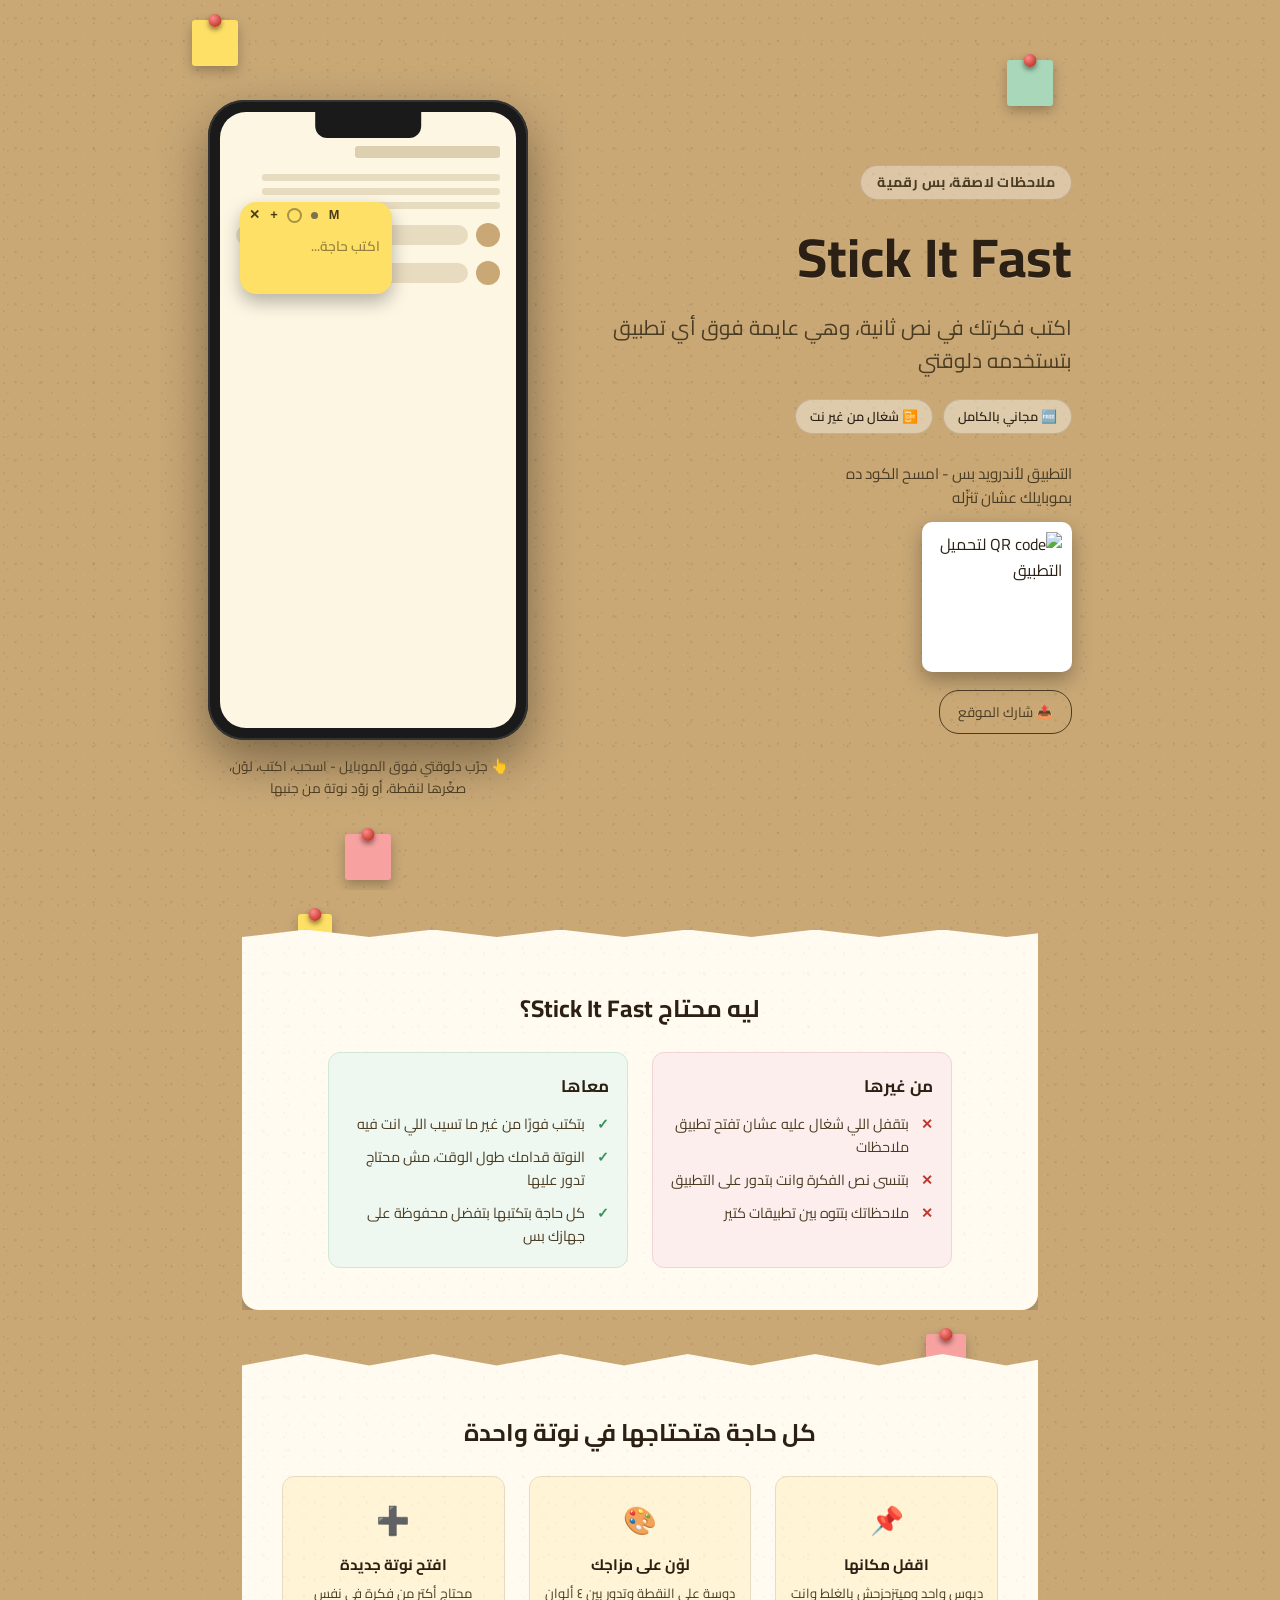
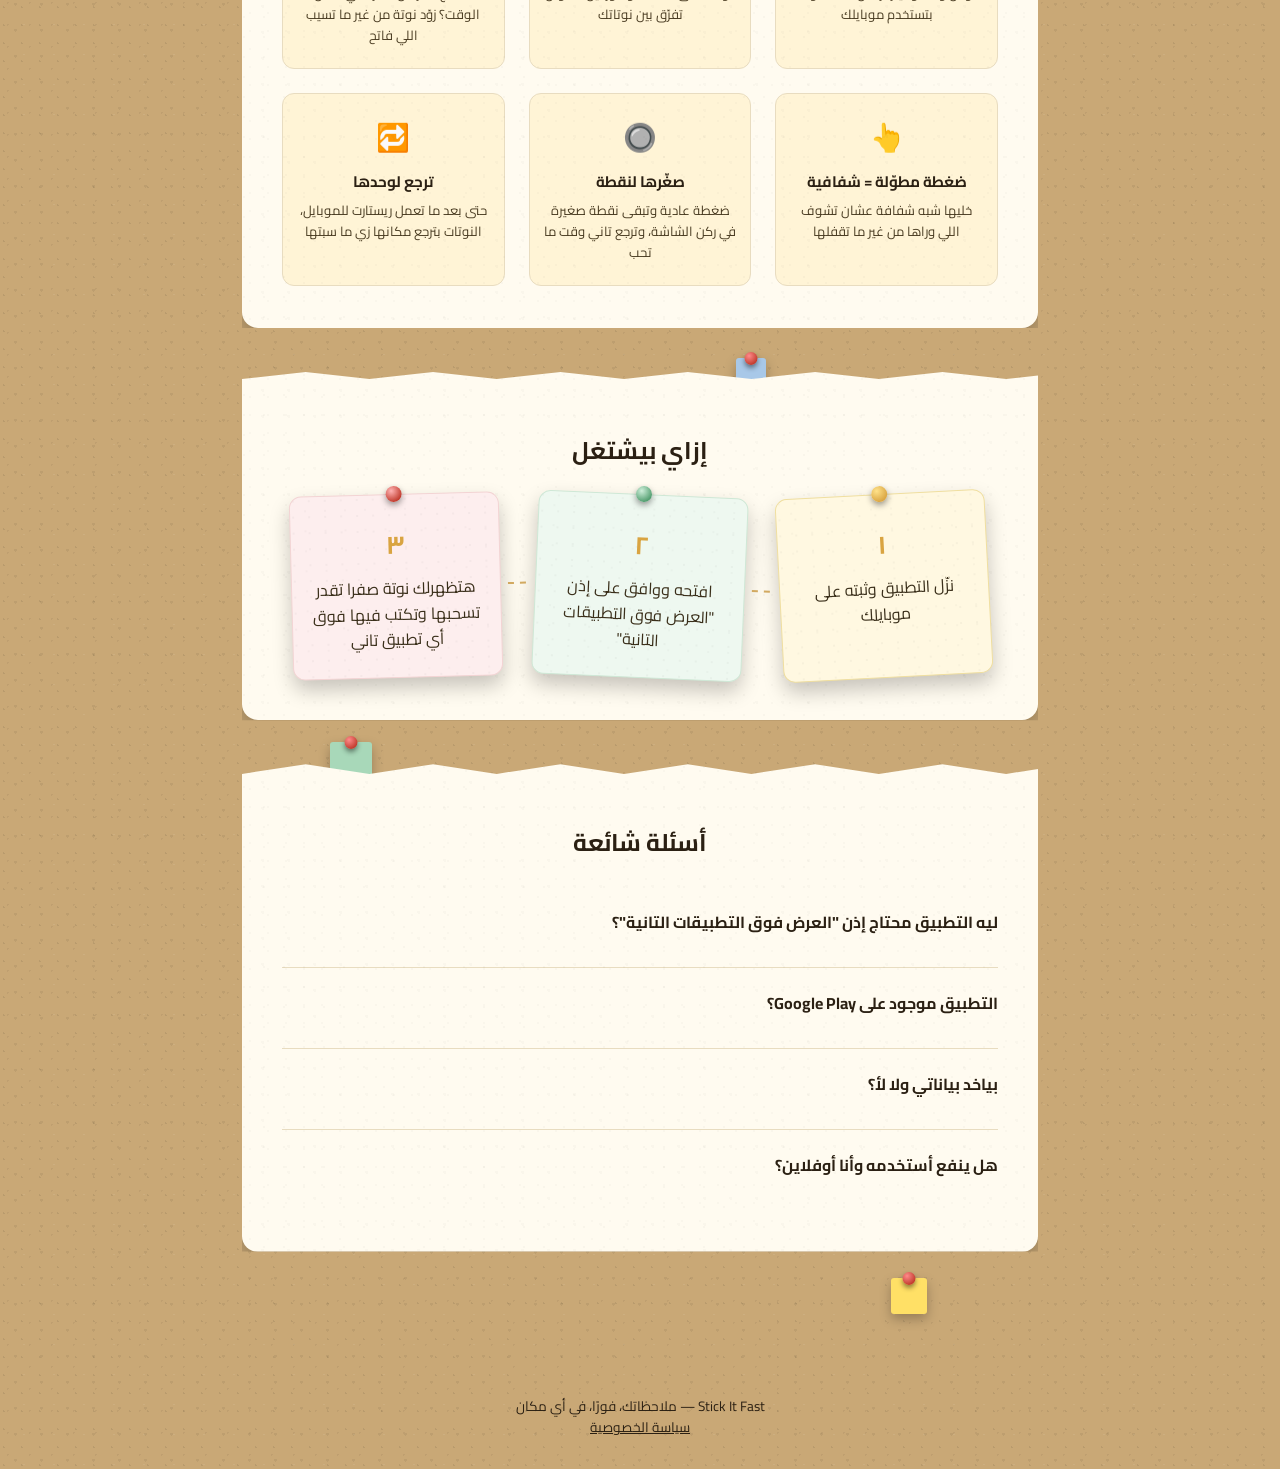
==== commit 3463c95b: "Add files via upload" ====
--- a/index.html
+++ b/index.html
@@ -92,10 +92,9 @@
           </div>
           <!-- ملاحظات الديمو التفاعلي بتتضاف هنا عن طريق script.js -->
         </div>
-        <button id="demoAddBtn" class="demo-add-btn" type="button" aria-label="أضف نوتة تجريبية جديدة">+</button>
         <div id="demoToast" class="demo-toast" role="status" aria-live="polite"></div>
       </div>
-      <p class="hero__hint">👆 جرّب دلوقتي فوق الموبايل - اسحب، اكتب، لوّن بالنقطة، أو قفلها بـ ✕</p>
+      <p class="hero__hint">👆 جرّب دلوقتي فوق الموبايل - اسحب، اكتب، لوّن، صغّرها لنقطة، أو زوّد نوتة من جنبها</p>
     </div>
   </header>
 
--- a/style.css
+++ b/style.css
@@ -149,6 +149,17 @@
 .mini-note--7 { top: -22px; left: 11%; width: 42px; height: 42px; --base-rot: 7deg; background: var(--green); animation-delay: 1.7s; }
 .mini-note--8 { top: -18px; right: 14%; width: 36px; height: 36px; --base-rot: -6deg; background: var(--yellow); animation-delay: 0.5s; }
 
+/* أمان إضافي: نوتات الفجوات ليها حركة خاصة بيها متعتمدش على --py خالص،
+   عشان تفضل ثابتة مية بالمية أيًا كان اللي بيحصل مع أي كود سكرول */
+.note-gap .mini-note {
+  animation-name: swayFixed;
+}
+
+@keyframes swayFixed {
+  0%, 100% { transform: rotate(var(--base-rot, 0deg)); }
+  50% { transform: rotate(calc(var(--base-rot, 0deg) + 4deg)); }
+}
+
 @keyframes sway {
   0%, 100% { transform: translateY(var(--py, 0px)) rotate(var(--base-rot, 0deg)); }
   50% { transform: translateY(var(--py, 0px)) rotate(calc(var(--base-rot, 0deg) + 4deg)); }
@@ -394,42 +405,20 @@
 
 .fake-app__bubble.short { max-width: 55%; }
 
-.demo-add-btn {
-  position: absolute;
-  bottom: 18px;
-  inset-inline-start: 18px;
-  width: 40px;
-  height: 40px;
-  border-radius: 50%;
-  background: var(--yellow);
-  color: #3a2f1a;
-  font-size: 1.4rem;
-  line-height: 1;
-  font-weight: bold;
-  border: none;
-  box-shadow: 0 4px 10px rgba(0, 0, 0, 0.4);
-  cursor: pointer;
-  z-index: 30;
-  transition: transform 0.15s ease;
-}
-
-.demo-add-btn:hover { transform: scale(1.08); }
-.demo-add-btn:active { transform: scale(0.92); }
-.demo-add-btn:disabled { opacity: 0.45; cursor: not-allowed; transform: none; }
-
 .demo-toast {
   position: absolute;
-  bottom: 66px;
-  inset-inline-start: 18px;
-  max-width: 175px;
+  bottom: 14px;
+  left: 50%;
+  transform: translateX(-50%) translateY(6px);
+  max-width: 190px;
   background: #2b2013;
   color: #fdf6e3;
   font-size: 0.72rem;
   line-height: 1.4;
   padding: 8px 11px;
   border-radius: 8px;
+  text-align: center;
   opacity: 0;
-  transform: translateY(6px);
   transition: opacity 0.25s ease, transform 0.25s ease;
   pointer-events: none;
   z-index: 35;
@@ -437,30 +426,19 @@
 
 .demo-toast.is-visible {
   opacity: 1;
-  transform: translateY(0);
+  transform: translateX(-50%) translateY(0);
 }
 
 .demo-note {
   position: absolute;
-  width: 118px;
-  border-radius: 3px;
+  width: 152px;
+  border-radius: 16px;
   background: var(--yellow);
-  box-shadow: 0 2px 4px rgba(0, 0, 0, 0.25), 0 14px 26px rgba(0, 0, 0, 0.32);
+  box-shadow: 0 8px 18px rgba(0, 0, 0, 0.28);
   overflow: hidden;
   touch-action: none;
-  transition: box-shadow 0.2s ease, transform 0.15s ease, opacity 0.2s ease;
-}
-
-.demo-note::before {
-  content: "";
-  position: absolute;
-  inset: 0;
-  background-image:
-    radial-gradient(circle at 15% 20%, rgba(255, 255, 255, 0.18) 1px, transparent 1px),
-    radial-gradient(circle at 70% 55%, rgba(0, 0, 0, 0.06) 1px, transparent 1px),
-    radial-gradient(circle at 40% 85%, rgba(255, 255, 255, 0.12) 1px, transparent 1px);
-  background-size: 13px 13px, 17px 17px, 15px 15px;
-  pointer-events: none;
+  transition: box-shadow 0.2s ease, transform 0.15s ease, opacity 0.2s ease,
+    width 0.2s ease, height 0.2s ease, border-radius 0.2s ease;
 }
 
 .demo-note.is-closing {
@@ -479,12 +457,27 @@
   animation: note-settle 0.35s ease-out;
 }
 
+/* حالة "مصغّرة لنقطة" - زي ما بتحصل بالظبط في التطبيق */
+.demo-note.is-minimized {
+  width: 34px;
+  height: 34px;
+  border-radius: 50%;
+  cursor: pointer;
+}
+
+.demo-note.is-minimized .demo-note__bar,
+.demo-note.is-minimized .demo-note__body {
+  display: none;
+}
+
 .demo-note__bar {
   position: relative;
-  height: 22px;
+  height: 26px;
   display: flex;
   align-items: center;
-  background: rgba(0, 0, 0, 0.1);
+  /* بيفرض ترتيب الأيقونات من الشمال بالظبط زي التطبيق، حتى إن الصفحة RTL */
+  direction: ltr;
+  padding: 0 4px;
   cursor: grab;
 }
 
@@ -495,48 +488,60 @@
   align-self: stretch;
 }
 
-.demo-note__dot,
-.demo-note__close {
+.demo-note__icon {
   position: relative;
   z-index: 2;
-  width: 22px;
-  height: 22px;
+  width: 20px;
+  height: 20px;
   border: none;
   background: none;
+  border-radius: 6px;
   display: flex;
   align-items: center;
   justify-content: center;
   cursor: pointer;
   flex-shrink: 0;
+  font-weight: bold;
+  font-size: 0.8rem;
+  color: #4a3c1a;
+  line-height: 1;
+}
+
+.demo-note__icon.is-active {
+  background: rgba(0, 0, 0, 0.14);
 }
 
 .demo-note__dot span {
-  width: 11px;
-  height: 11px;
+  width: 15px;
+  height: 15px;
   border-radius: 50%;
   display: block;
-  box-shadow: inset 0 0 0 1px rgba(0, 0, 0, 0.18);
-}
-
-.demo-note__close {
-  color: #5a4a2a;
-  font-size: 0.75rem;
+  box-shadow: inset 0 0 0 2px rgba(0, 0, 0, 0.35);
+}
+
+.demo-note__min span {
+  width: 7px;
+  height: 7px;
+  border-radius: 50%;
+  background: #7a7150;
+  display: block;
 }
 
 .demo-note__body {
-  min-height: 62px;
-  max-height: 96px;
+  min-height: 66px;
+  max-height: 104px;
   overflow-y: auto;
-  padding: 9px 10px;
-  font-size: 0.74rem;
-  color: #3a2f00;
+  padding: 8px 12px 12px;
+  font-size: 0.86rem;
+  font-weight: 600;
+  color: #2b2013;
   outline: none;
   line-height: 1.5;
 }
 
 .demo-note__body:empty::before {
   content: attr(data-placeholder);
-  color: #3a2f00;
+  color: #2b2013;
   opacity: 0.5;
 }
 
@@ -736,63 +741,77 @@
 .steps {
   display: flex;
   flex-wrap: wrap;
-  gap: 20px;
+  gap: 34px;
   justify-content: center;
 }
 
 .step-card {
   position: relative;
-  background: #fff8e1;
+  background-color: #fff8e1;
+  background-image:
+    radial-gradient(circle at 20% 25%, rgba(0, 0, 0, 0.03) 1px, transparent 1px),
+    radial-gradient(circle at 75% 70%, rgba(0, 0, 0, 0.025) 1px, transparent 1px);
+  background-size: 16px 16px, 20px 20px;
   border: 1px solid #f0dfa0;
   border-radius: 12px;
   padding: 30px 18px 24px;
   width: 200px;
   text-align: center;
   transition: transform 0.25s ease, box-shadow 0.25s ease;
-  overflow: hidden;
-}
-
-.step-card::before {
-  content: "";
-  position: absolute;
-  inset: 0;
-  background-image:
-    radial-gradient(circle at 20% 25%, rgba(0, 0, 0, 0.03) 1px, transparent 1px),
-    radial-gradient(circle at 75% 70%, rgba(0, 0, 0, 0.025) 1px, transparent 1px);
-  background-size: 16px 16px, 20px 20px;
-  pointer-events: none;
-}
-
+  box-shadow: 0 10px 20px rgba(0, 0, 0, 0.22);
+}
+
+/* دبوس ملوّن بدل شريط اللزق - كل كارت بلون دبوس يناسب لونه */
 .step-card::after {
   content: "";
   position: absolute;
-  top: -8px;
+  top: -9px;
   left: 50%;
-  width: 46px;
+  width: 16px;
+  height: 16px;
+  border-radius: 50%;
+  background: radial-gradient(circle at 35% 30%, #ffe28a, #d9a441 75%);
+  box-shadow: 0 3px 6px rgba(0, 0, 0, 0.4);
+  transform: translateX(-50%);
+  z-index: 2;
+}
+
+/* خط رحلة متقطع يوصل كل كارت باللي قبله - عمودي لما تكون الكروت فوق بعض،
+   وأفقي لما يبقوا صف واحد على الشاشات الأعرض */
+.step-card:not(:first-child)::before {
+  content: "";
+  position: absolute;
+  top: -26px;
+  left: 50%;
+  width: 0;
   height: 18px;
-  background: rgba(255, 255, 255, 0.55);
-  border: 1px solid rgba(0, 0, 0, 0.04);
-}
-
-.step-card:nth-child(1)::after { transform: translateX(-50%) rotate(-4deg); }
+  border-inline-start: 2px dashed #c9973f;
+  transform: translateX(-50%);
+  opacity: 0.8;
+  pointer-events: none;
+}
+
+.step-card:nth-child(1) {
+  transform: rotate(-3deg);
+}
 
 .step-card:nth-child(2) {
-  background: #eef8f0;
+  background-color: #eef8f0;
   border-color: #cfe8d6;
-  transform: rotate(-1deg);
-}
-.step-card:nth-child(2)::after { transform: translateX(-50%) rotate(2deg); }
+  transform: rotate(2.5deg);
+}
+.step-card:nth-child(2)::after { background: radial-gradient(circle at 35% 30%, #cdeed9, #4f9c6d 75%); }
 
 .step-card:nth-child(3) {
-  background: #fdeeee;
+  background-color: #fdeeee;
   border-color: #f3d4d4;
-  transform: rotate(1deg);
-}
-.step-card:nth-child(3)::after { transform: translateX(-50%) rotate(-2deg); }
+  transform: rotate(-1.5deg);
+}
+.step-card:nth-child(3)::after { background: radial-gradient(circle at 35% 30%, #ffb3b3, #c0392b 75%); }
 
 .step-card:hover {
   transform: translateY(-6px) rotate(0deg);
-  box-shadow: 0 14px 22px rgba(0, 0, 0, 0.18);
+  box-shadow: 0 18px 30px rgba(0, 0, 0, 0.26);
 }
 
 .step-card:active {
@@ -811,6 +830,20 @@
   /* لون ثابت غامق - كروت الخطوات فاتحة دايمًا حتى في الوضع الليلي،
      فمينفعش النص ياخد لون المتغيّر اللي بيفتح في الوضع الليلي */
   color: #3a2f1a;
+}
+
+/* لما الكروت تقعد في صف واحد (الكمبيوتر)، الخط بيتحول لأفقي بين كل كارت واللي جنبه */
+@media (min-width: 1024px) {
+  .step-card:not(:first-child)::before {
+    top: 50%;
+    left: auto;
+    right: -26px;
+    width: 18px;
+    height: 0;
+    border-inline-start: none;
+    border-top: 2px dashed #c9973f;
+    transform: translateY(-50%);
+  }
 }
 
 /* ---------- FAQ ---------- */
@@ -879,7 +912,7 @@
 
 @media (max-width: 400px) {
   .features__grid { grid-template-columns: 1fr; }
-  .demo-note { width: 104px; }
+  .demo-note { width: 140px; }
 }
 
 /* ---------- تابلت: كل حاجة أكبر شوية وأاراحة أكتر، بردو عمود واحد ---------- */
@@ -953,6 +986,8 @@
 
   .features__grid { gap: 24px; }
   .compare__grid { gap: 24px; }
+
+  .step-card { width: 210px; }
 }
 
 /* شاشات كبيرة جدًا: نمنع المحتوى إنه يتمدد أكتر من اللازم */
